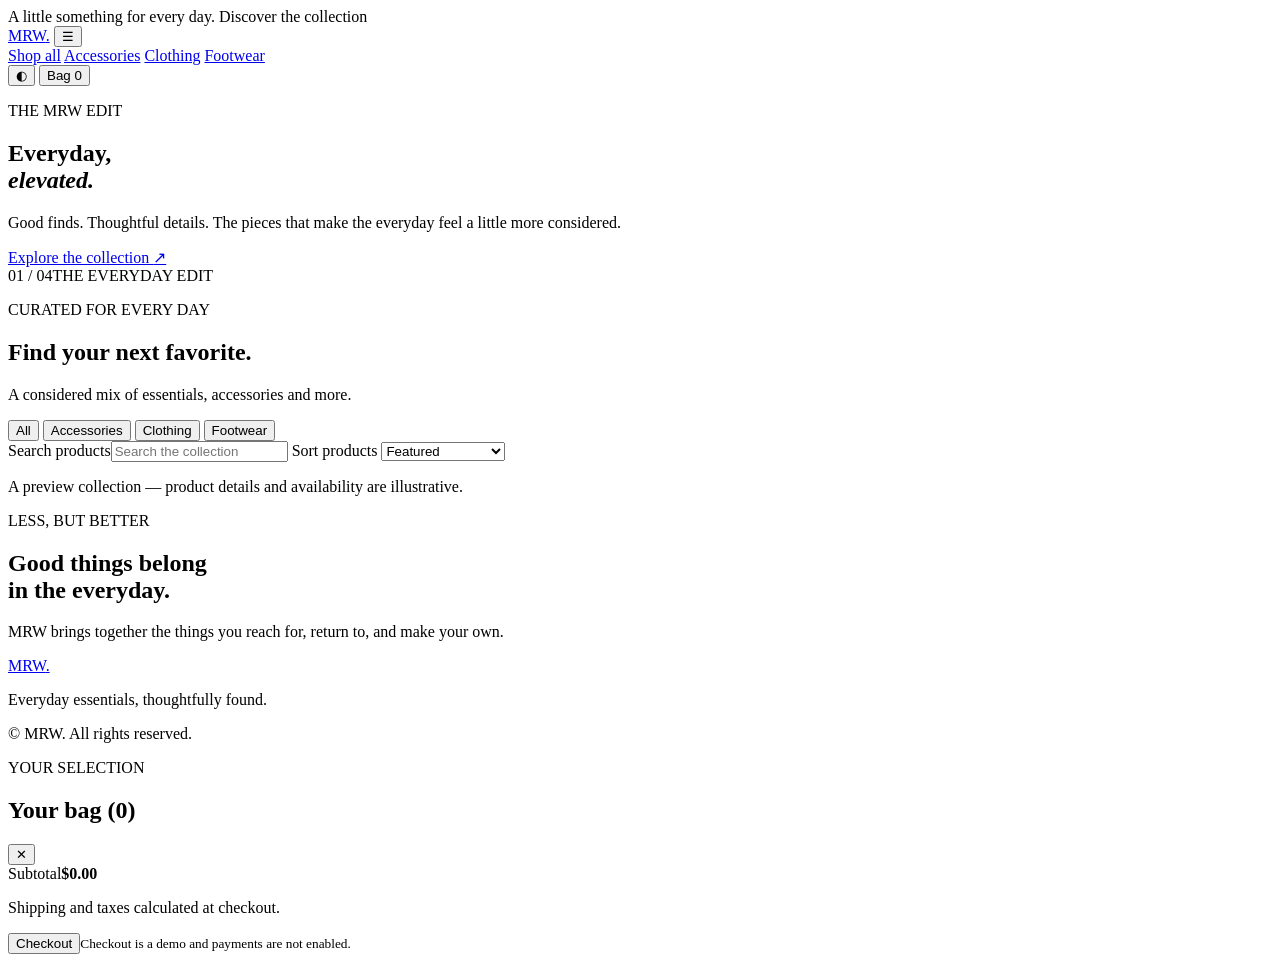
==== index.html @ 7305c2b4 "Add MRW storefront homepage" ====
<!doctype html>
<html lang="en">
<head>
  <meta charset="utf-8">
  <meta name="viewport" content="width=device-width, initial-scale=1">
  <meta name="description" content="MRW — considered everyday essentials, accessories, clothing and footwear.">
  <meta name="theme-color" content="#f7f6f2">
  <title>MRW — Everyday, elevated.</title>
  <link rel="preconnect" href="https://fonts.googleapis.com">
  <link rel="preconnect" href="https://fonts.gstatic.com" crossorigin>
  <link href="https://fonts.googleapis.com/css2?family=DM+Sans:wght@400;500;600;700&family=Playfair+Display:wght@500;600&display=swap" rel="stylesheet">
  <link rel="stylesheet" href="style.css">
  <script src="script.js" defer></script>
</head>
<body>
  <div class="announcement">A little something for every day. <span>Discover the collection</span></div>
  <header class="site-header">
    <a class="wordmark" href="#" aria-label="MRW home">MRW<span>.</span></a>
    <button class="menu-toggle icon-button" type="button" aria-label="Open navigation" aria-expanded="false">☰</button>
    <nav class="main-nav" aria-label="Main navigation">
      <a href="#shop" data-nav-category="all">Shop all</a>
      <a href="#shop" data-nav-category="accessories">Accessories</a>
      <a href="#shop" data-nav-category="clothing">Clothing</a>
      <a href="#shop" data-nav-category="footwear">Footwear</a>
    </nav>
    <div class="header-actions">
      <button class="icon-button" id="theme-toggle" type="button" aria-label="Switch color theme" title="Switch color theme">◐</button>
      <button class="bag-button" id="bag-open" type="button" aria-label="Open shopping bag">Bag <span id="bag-count">0</span></button>
    </div>
  </header>

  <main>
    <section class="hero">
      <div class="hero-copy">
        <p class="eyebrow">THE MRW EDIT</p>
        <h1>Everyday,<br><em>elevated.</em></h1>
        <p class="hero-description">Good finds. Thoughtful details. The pieces that make the everyday feel a little more considered.</p>
        <a class="button button-dark" href="#shop">Explore the collection <span aria-hidden="true">↗</span></a>
      </div>
      <div class="hero-image" role="img" aria-label="Minimal neutral-toned lifestyle still life">
        <div class="hero-image-note"><span>01 / 04</span><span>THE EVERYDAY EDIT</span></div>
      </div>
    </section>

    <section class="shop-section" id="shop">
      <div class="section-heading">
        <div><p class="eyebrow">CURATED FOR EVERY DAY</p><h2>Find your next favorite.</h2></div>
        <p class="section-note">A considered mix of essentials, accessories and more.</p>
      </div>
      <div class="shop-tools">
        <div class="category-filters" role="group" aria-label="Filter products by category">
          <button class="filter-button active" data-category="all" type="button">All</button>
          <button class="filter-button" data-category="accessories" type="button">Accessories</button>
          <button class="filter-button" data-category="clothing" type="button">Clothing</button>
          <button class="filter-button" data-category="footwear" type="button">Footwear</button>
        </div>
        <div class="shop-controls">
          <label class="search-wrap"><span class="visually-hidden">Search products</span><input id="product-search" type="search" placeholder="Search the collection"></label>
          <label class="visually-hidden" for="sort-products">Sort products</label>
          <select id="sort-products"><option value="featured">Featured</option><option value="price-low">Price: low to high</option><option value="price-high">Price: high to low</option><option value="name">Name: A to Z</option></select>
        </div>
      </div>
      <div class="product-grid" id="product-grid" aria-live="polite"></div>
      <p class="empty-state" id="empty-state" hidden>No pieces found. Try another search.</p>
      <p class="demo-note">A preview collection — product details and availability are illustrative.</p>
    </section>

    <section class="brand-note">
      <p class="eyebrow">LESS, BUT BETTER</p>
      <h2>Good things belong<br>in the everyday.</h2>
      <p>MRW brings together the things you reach for, return to, and make your own.</p>
    </section>
  </main>

  <footer class="site-footer">
    <a class="wordmark" href="#">MRW<span>.</span></a>
    <p>Everyday essentials, thoughtfully found.</p>
    <span>© <span id="year"></span> MRW. All rights reserved.</span>
  </footer>

  <div class="drawer-backdrop" id="drawer-backdrop" hidden></div>
  <aside class="bag-drawer" id="bag-drawer" aria-label="Shopping bag" aria-hidden="true">
    <div class="drawer-header"><div><p class="eyebrow">YOUR SELECTION</p><h2>Your bag <span id="drawer-count">(0)</span></h2></div><button class="icon-button" id="bag-close" type="button" aria-label="Close shopping bag">✕</button></div>
    <div class="bag-items" id="bag-items"></div>
    <div class="bag-footer"><div class="subtotal"><span>Subtotal</span><strong id="bag-subtotal">$0.00</strong></div><p>Shipping and taxes calculated at checkout.</p><button class="button button-dark checkout-button" id="checkout-button" type="button">Checkout</button><small>Checkout is a demo and payments are not enabled.</small></div>
  </aside>
  <div class="toast" id="toast" role="status" aria-live="polite"></div>
</body>
</html>
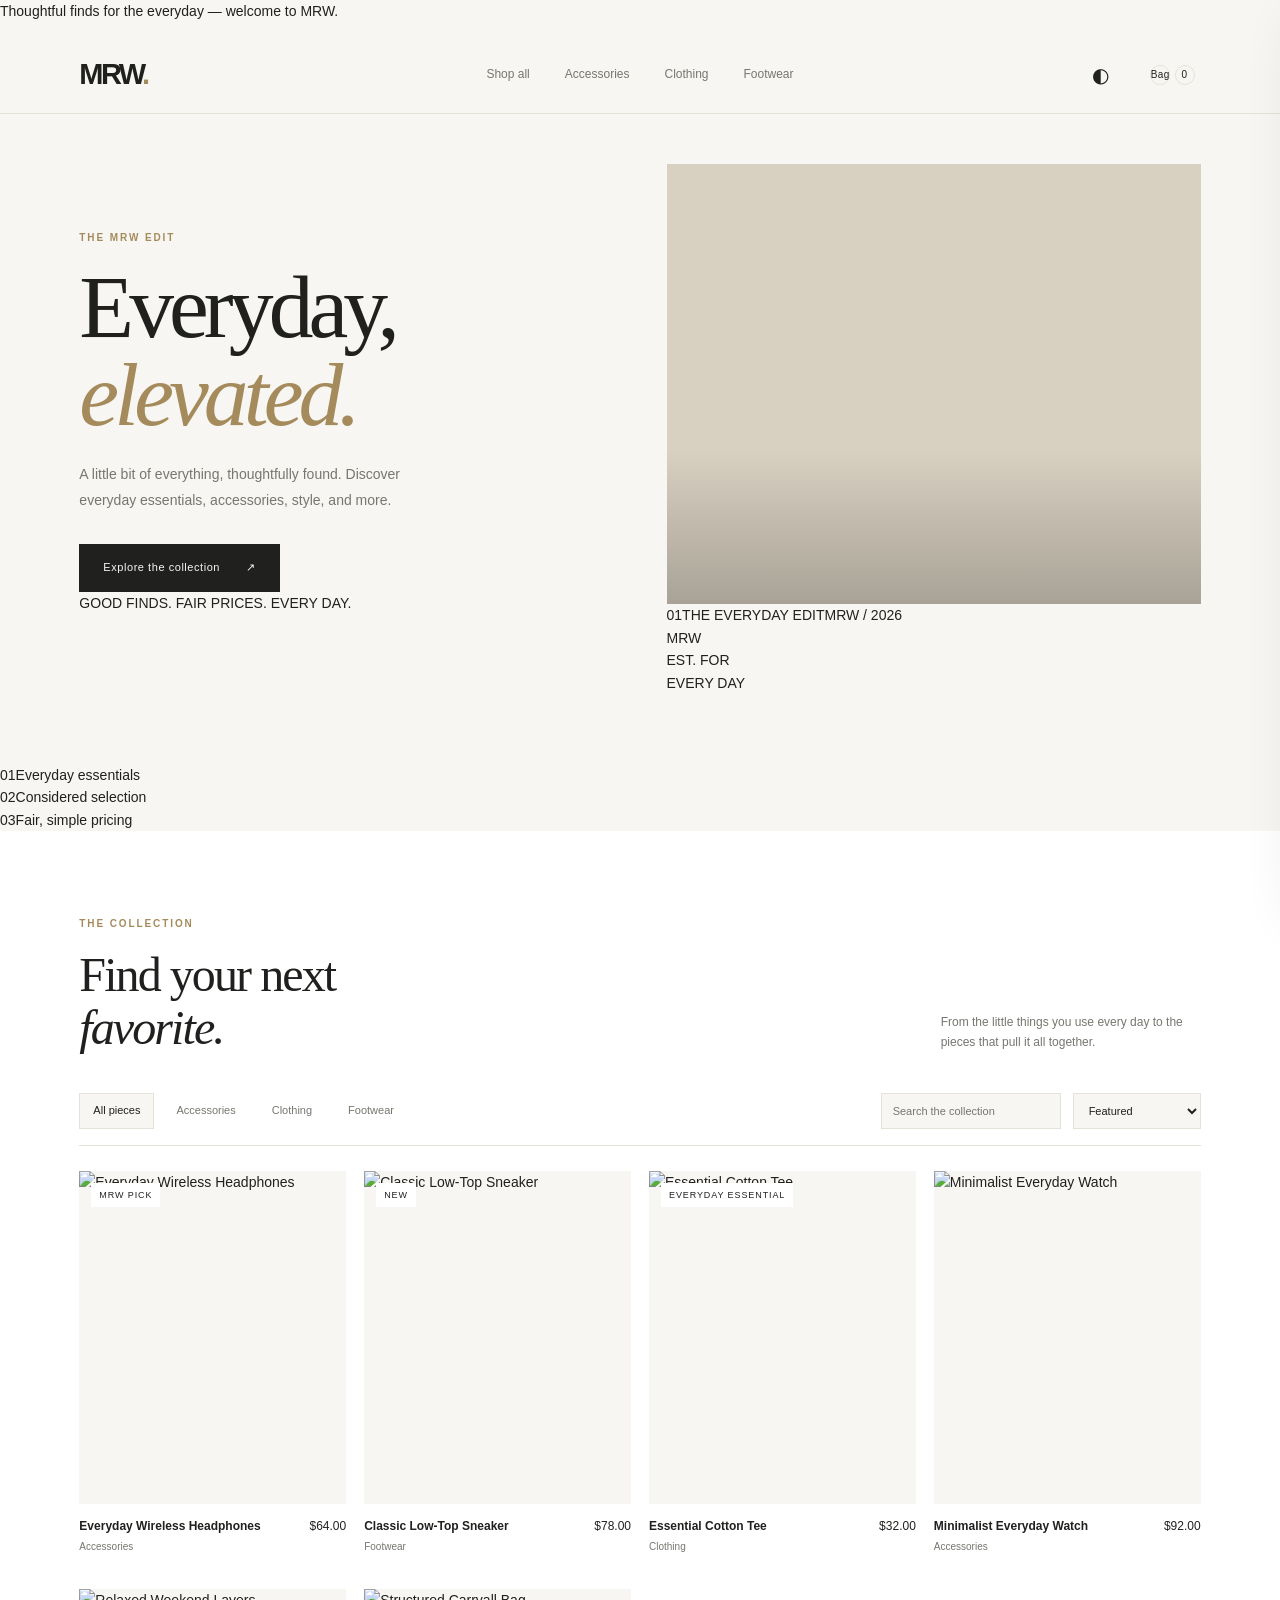
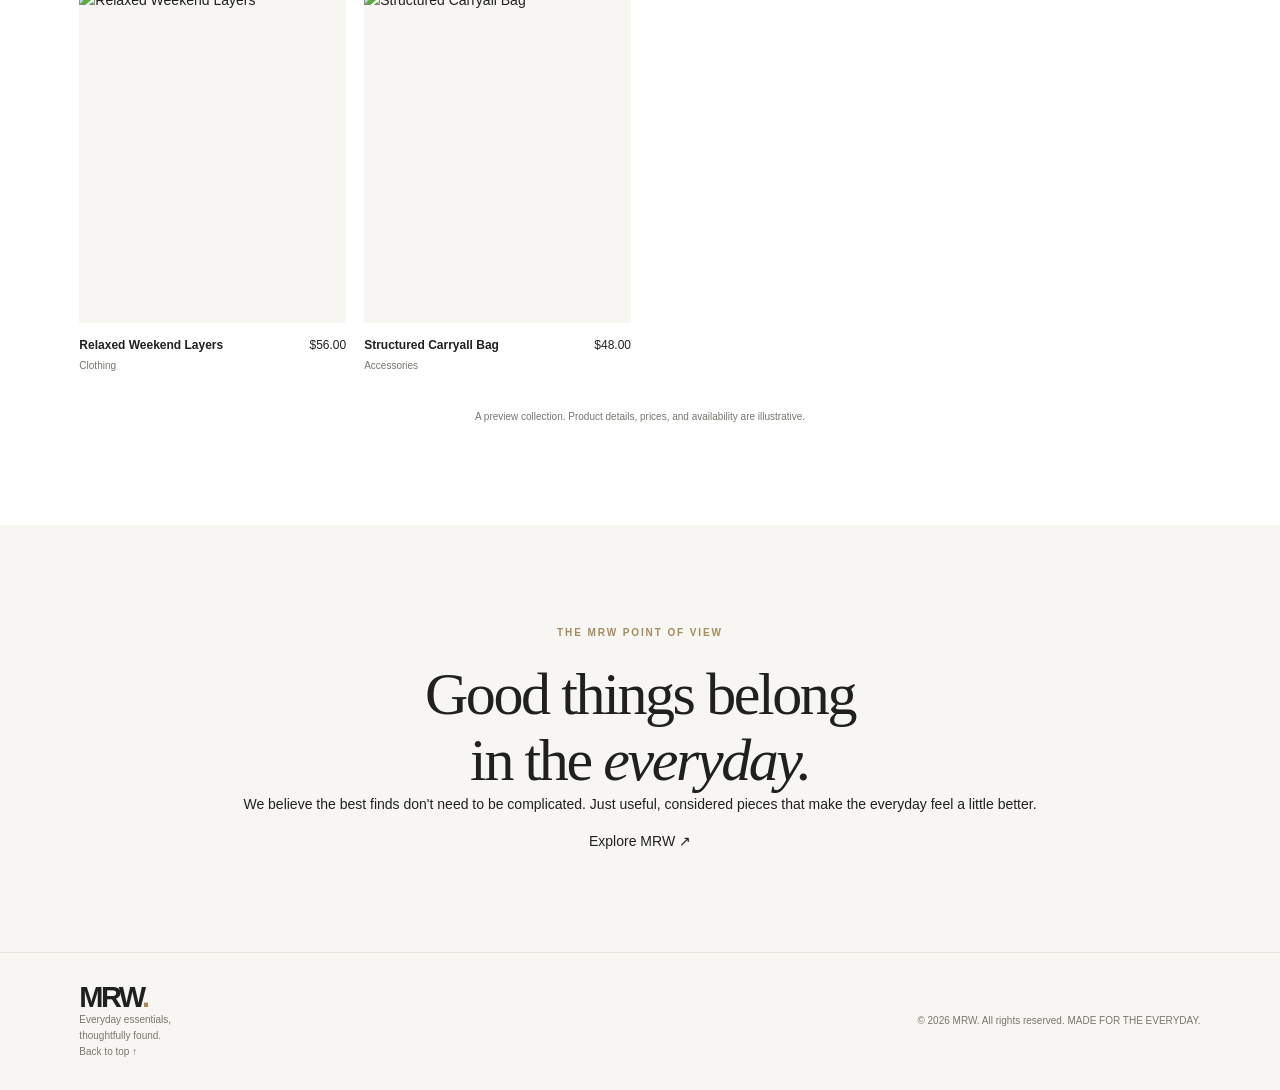
==== commit 05c428da: "Refine MRW storefront structure and editorial layout" ====
--- a/index.html
+++ b/index.html
@@ -3,7 +3,7 @@
 <head>
   <meta charset="utf-8">
   <meta name="viewport" content="width=device-width, initial-scale=1">
-  <meta name="description" content="MRW — considered everyday essentials, accessories, clothing and footwear.">
+  <meta name="description" content="MRW — everyday essentials, accessories, clothing and footwear, thoughtfully found.">
   <meta name="theme-color" content="#f7f6f2">
   <title>MRW — Everyday, elevated.</title>
   <link rel="preconnect" href="https://fonts.googleapis.com">
@@ -13,76 +13,120 @@
   <script src="script.js" defer></script>
 </head>
 <body>
-  <div class="announcement">A little something for every day. <span>Discover the collection</span></div>
+  <div class="announcement-bar">
+    <p>Thoughtful finds for the everyday <span>—</span> welcome to MRW.</p>
+  </div>
+
   <header class="site-header">
     <a class="wordmark" href="#" aria-label="MRW home">MRW<span>.</span></a>
-    <button class="menu-toggle icon-button" type="button" aria-label="Open navigation" aria-expanded="false">☰</button>
-    <nav class="main-nav" aria-label="Main navigation">
+    <button class="menu-toggle icon-button" type="button" aria-label="Open navigation" aria-expanded="false" aria-controls="main-navigation">
+      <span></span><span></span>
+    </button>
+    <nav class="main-nav" id="main-navigation" aria-label="Main navigation">
       <a href="#shop" data-nav-category="all">Shop all</a>
       <a href="#shop" data-nav-category="accessories">Accessories</a>
       <a href="#shop" data-nav-category="clothing">Clothing</a>
       <a href="#shop" data-nav-category="footwear">Footwear</a>
     </nav>
     <div class="header-actions">
-      <button class="icon-button" id="theme-toggle" type="button" aria-label="Switch color theme" title="Switch color theme">◐</button>
-      <button class="bag-button" id="bag-open" type="button" aria-label="Open shopping bag">Bag <span id="bag-count">0</span></button>
+      <button class="icon-button theme-button" id="theme-toggle" type="button" aria-label="Switch to dark theme" title="Switch color theme">◐</button>
+      <button class="bag-button" id="bag-open" type="button" aria-label="Open shopping bag">
+        <span class="bag-label">Bag</span><span class="bag-count" id="bag-count">0</span>
+      </button>
     </div>
   </header>
 
   <main>
-    <section class="hero">
+    <section class="hero" aria-labelledby="hero-title">
       <div class="hero-copy">
-        <p class="eyebrow">THE MRW EDIT</p>
-        <h1>Everyday,<br><em>elevated.</em></h1>
-        <p class="hero-description">Good finds. Thoughtful details. The pieces that make the everyday feel a little more considered.</p>
+        <p class="eyebrow"><span class="eyebrow-line"></span> THE MRW EDIT</p>
+        <h1 id="hero-title">Everyday,<br><em>elevated.</em></h1>
+        <p class="hero-description">A little bit of everything, thoughtfully found. Discover everyday essentials, accessories, style, and more.</p>
         <a class="button button-dark" href="#shop">Explore the collection <span aria-hidden="true">↗</span></a>
+        <p class="hero-footnote">GOOD FINDS. FAIR PRICES. EVERY DAY.</p>
       </div>
-      <div class="hero-image" role="img" aria-label="Minimal neutral-toned lifestyle still life">
-        <div class="hero-image-note"><span>01 / 04</span><span>THE EVERYDAY EDIT</span></div>
+      <div class="hero-visual">
+        <div class="hero-image" role="img" aria-label="A curated neutral-toned fashion and lifestyle collection"></div>
+        <div class="hero-caption"><span>01</span><span>THE EVERYDAY EDIT</span><span>MRW / 2026</span></div>
+        <div class="hero-stamp" aria-hidden="true">MRW<br><span>EST. FOR<br>EVERY DAY</span></div>
       </div>
+    </section>
+
+    <section class="intro-strip" aria-label="MRW shopping values">
+      <div><span class="intro-number">01</span><span>Everyday essentials</span></div>
+      <div><span class="intro-number">02</span><span>Considered selection</span></div>
+      <div><span class="intro-number">03</span><span>Fair, simple pricing</span></div>
     </section>
 
     <section class="shop-section" id="shop">
       <div class="section-heading">
-        <div><p class="eyebrow">CURATED FOR EVERY DAY</p><h2>Find your next favorite.</h2></div>
-        <p class="section-note">A considered mix of essentials, accessories and more.</p>
+        <div>
+          <p class="eyebrow"><span class="eyebrow-line"></span> THE COLLECTION</p>
+          <h2>Find your next<br><em>favorite.</em></h2>
+        </div>
+        <p class="section-note">From the little things you use every day to the pieces that pull it all together.</p>
       </div>
+
       <div class="shop-tools">
         <div class="category-filters" role="group" aria-label="Filter products by category">
-          <button class="filter-button active" data-category="all" type="button">All</button>
-          <button class="filter-button" data-category="accessories" type="button">Accessories</button>
-          <button class="filter-button" data-category="clothing" type="button">Clothing</button>
-          <button class="filter-button" data-category="footwear" type="button">Footwear</button>
+          <button class="filter-button active" data-category="all" type="button" aria-pressed="true">All pieces</button>
+          <button class="filter-button" data-category="accessories" type="button" aria-pressed="false">Accessories</button>
+          <button class="filter-button" data-category="clothing" type="button" aria-pressed="false">Clothing</button>
+          <button class="filter-button" data-category="footwear" type="button" aria-pressed="false">Footwear</button>
         </div>
         <div class="shop-controls">
-          <label class="search-wrap"><span class="visually-hidden">Search products</span><input id="product-search" type="search" placeholder="Search the collection"></label>
+          <label class="search-wrap">
+            <span class="visually-hidden">Search products</span>
+            <input id="product-search" type="search" placeholder="Search the collection">
+          </label>
           <label class="visually-hidden" for="sort-products">Sort products</label>
-          <select id="sort-products"><option value="featured">Featured</option><option value="price-low">Price: low to high</option><option value="price-high">Price: high to low</option><option value="name">Name: A to Z</option></select>
+          <select id="sort-products">
+            <option value="featured">Featured</option>
+            <option value="price-low">Price: low to high</option>
+            <option value="price-high">Price: high to low</option>
+            <option value="name">Name: A to Z</option>
+          </select>
         </div>
       </div>
+
       <div class="product-grid" id="product-grid" aria-live="polite"></div>
       <p class="empty-state" id="empty-state" hidden>No pieces found. Try another search.</p>
-      <p class="demo-note">A preview collection — product details and availability are illustrative.</p>
+      <p class="demo-note">A preview collection. Product details, prices, and availability are illustrative.</p>
     </section>
 
     <section class="brand-note">
-      <p class="eyebrow">LESS, BUT BETTER</p>
-      <h2>Good things belong<br>in the everyday.</h2>
-      <p>MRW brings together the things you reach for, return to, and make your own.</p>
+      <p class="eyebrow"><span class="eyebrow-line"></span> THE MRW POINT OF VIEW</p>
+      <h2>Good things belong<br>in the <em>everyday.</em></h2>
+      <p>We believe the best finds don't need to be complicated. Just useful, considered pieces that make the everyday feel a little better.</p>
+      <a class="text-link" href="#shop">Explore MRW <span aria-hidden="true">↗</span></a>
     </section>
   </main>
 
   <footer class="site-footer">
-    <a class="wordmark" href="#">MRW<span>.</span></a>
-    <p>Everyday essentials, thoughtfully found.</p>
-    <span>© <span id="year"></span> MRW. All rights reserved.</span>
+    <div class="footer-main">
+      <a class="wordmark" href="#" aria-label="MRW home">MRW<span>.</span></a>
+      <p>Everyday essentials,<br>thoughtfully found.</p>
+      <a class="back-to-top" href="#">Back to top ↑</a>
+    </div>
+    <div class="footer-bottom">
+      <span>© <span id="year"></span> MRW. All rights reserved.</span>
+      <span>MADE FOR THE EVERYDAY.</span>
+    </div>
   </footer>
 
   <div class="drawer-backdrop" id="drawer-backdrop" hidden></div>
-  <aside class="bag-drawer" id="bag-drawer" aria-label="Shopping bag" aria-hidden="true">
-    <div class="drawer-header"><div><p class="eyebrow">YOUR SELECTION</p><h2>Your bag <span id="drawer-count">(0)</span></h2></div><button class="icon-button" id="bag-close" type="button" aria-label="Close shopping bag">✕</button></div>
+  <aside class="bag-drawer" id="bag-drawer" aria-label="Shopping bag" aria-hidden="true" inert>
+    <div class="drawer-header">
+      <div><p class="eyebrow">YOUR SELECTION</p><h2>Your bag <span id="drawer-count">(0)</span></h2></div>
+      <button class="icon-button close-button" id="bag-close" type="button" aria-label="Close shopping bag">×</button>
+    </div>
     <div class="bag-items" id="bag-items"></div>
-    <div class="bag-footer"><div class="subtotal"><span>Subtotal</span><strong id="bag-subtotal">$0.00</strong></div><p>Shipping and taxes calculated at checkout.</p><button class="button button-dark checkout-button" id="checkout-button" type="button">Checkout</button><small>Checkout is a demo and payments are not enabled.</small></div>
+    <div class="bag-footer">
+      <div class="subtotal"><span>Subtotal</span><strong id="bag-subtotal">$0.00</strong></div>
+      <p>Shipping and taxes calculated at checkout.</p>
+      <button class="button button-dark checkout-button" id="checkout-button" type="button">Continue to checkout <span aria-hidden="true">↗</span></button>
+      <small>Checkout is a preview. Payments are not enabled.</small>
+    </div>
   </aside>
   <div class="toast" id="toast" role="status" aria-live="polite"></div>
 </body>
--- a/style.css
+++ b/style.css
@@ -0,0 +1,96 @@
+:root{color-scheme:light;--bg:#f7f6f2;--surface:#fff;--text:#20201e;--muted:#77766f;--line:#e5e2da;--accent:#a58b5c;--shadow:0 18px 55px rgba(20,20,18,.12)}
+:root[data-theme="dark"]{color-scheme:dark;--bg:#171715;--surface:#22221f;--text:#f3f0e8;--muted:#aaa69c;--line:#3a3933;--accent:#c4a875;--shadow:0 18px 55px rgba(0,0,0,.35)}
+*{box-sizing:border-box}
+html{scroll-behavior:smooth}
+body{margin:0;background:var(--bg);color:var(--text);font-family:"DM Sans",Arial,sans-serif;font-size:14px;line-height:1.6;transition:background .25s,color .25s}
+a{color:inherit;text-decoration:none}
+button,input,select{font:inherit}
+button{color:inherit}
+.announcement{min-height:34px;padding:7px 20px;background:#22221f;color:#f7f6f2;text-align:center;font-size:10px;letter-spacing:.09em;text-transform:uppercase}
+.announcement span{margin-left:8px;color:#cbb58c}
+.site-header{height:78px;padding:0 6.2%;display:grid;grid-template-columns:1fr 2fr 1fr;align-items:center;border-bottom:1px solid var(--line);background:var(--bg);position:relative;z-index:5}
+.wordmark{font-size:29px;font-weight:700;letter-spacing:-.09em;line-height:1}
+.wordmark span{color:var(--accent)}
+.main-nav{display:flex;justify-content:center;gap:35px}
+.main-nav a{font-size:12px;color:var(--muted);transition:color .2s}
+.main-nav a:hover,.main-nav a.active{color:var(--text)}
+.header-actions{display:flex;justify-content:flex-end;align-items:center;gap:22px}
+.icon-button,.bag-button{border:0;background:none;cursor:pointer}
+.icon-button{font-size:20px;min-width:32px;min-height:34px}
+.bag-button{font-size:12px;letter-spacing:.04em}
+.bag-button span{display:inline-grid;place-items:center;width:20px;height:20px;margin-left:5px;border:1px solid var(--line);border-radius:50%;font-size:10px}
+.menu-toggle{display:none}
+.hero{min-height:570px;display:grid;grid-template-columns:1fr 1.05fr;padding:50px 6.2% 70px;gap:7%;align-items:center}
+.hero-copy{max-width:475px;padding:20px 0}
+.eyebrow{margin:0 0 17px;color:var(--accent);font-size:10px;font-weight:700;letter-spacing:.19em}
+h1,h2,p{margin-top:0}
+.hero h1{margin:0 0 22px;font-family:"Playfair Display",Georgia,serif;font-size:clamp(56px,7vw,91px);font-weight:500;letter-spacing:-.055em;line-height:.98}
+.hero h1 em{font-weight:500;color:var(--accent)}
+.hero-description{max-width:360px;margin-bottom:30px;color:var(--muted);font-size:14px;line-height:1.9}
+.button{display:inline-flex;align-items:center;justify-content:center;gap:26px;min-height:48px;padding:0 23px;border:1px solid transparent;cursor:pointer;font-size:11px;letter-spacing:.05em;transition:transform .2s,background .2s}
+.button:hover{transform:translateY(-2px)}
+.button-dark{background:var(--text);color:var(--bg)}
+.hero-image{position:relative;min-height:440px;background:#d8d0c1 url("https://images.unsplash.com/photo-1490481651871-ab68de25d43d?auto=format&fit=crop&w=1400&q=85") center 45%/cover no-repeat}
+.hero-image:after{content:"";position:absolute;inset:0;background:linear-gradient(180deg,transparent 65%,rgba(0,0,0,.22))}
+.hero-image-note{position:absolute;z-index:1;right:20px;bottom:18px;left:20px;display:flex;justify-content:space-between;color:#fff;font-size:9px;letter-spacing:.15em}
+.shop-section{padding:85px 6.2% 100px;background:var(--surface)}
+.section-heading{display:flex;justify-content:space-between;align-items:end;gap:30px;margin-bottom:38px}
+.section-heading h2,.brand-note h2{margin:0;font-family:"Playfair Display",Georgia,serif;font-size:clamp(34px,4vw,48px);font-weight:500;letter-spacing:-.04em;line-height:1.1}
+.section-note{max-width:260px;margin:0 0 3px;color:var(--muted);font-size:12px}
+.shop-tools{display:flex;justify-content:space-between;align-items:center;gap:20px;margin-bottom:25px;padding-bottom:16px;border-bottom:1px solid var(--line)}
+.category-filters,.shop-controls{display:flex;align-items:center;gap:8px}
+.filter-button{padding:8px 13px;border:1px solid transparent;background:none;color:var(--muted);font-size:11px;cursor:pointer}
+.filter-button.active{border-color:var(--line);background:var(--bg);color:var(--text)}
+.shop-controls{gap:12px}
+.search-wrap input,.shop-controls select{height:36px;padding:0 11px;border:1px solid var(--line);border-radius:0;background:var(--bg);color:var(--text);font-size:11px;outline-offset:2px}
+.search-wrap input{width:180px}
+.shop-controls select{min-width:125px}
+.product-grid{display:grid;grid-template-columns:repeat(4,minmax(0,1fr));gap:34px 18px}
+.product-card{min-width:0}
+.product-image-wrap{position:relative;overflow:hidden;aspect-ratio:4/5;background:var(--bg)}
+.product-image{width:100%;height:100%;display:block;object-fit:cover;transition:transform .5s}
+.product-card:hover .product-image{transform:scale(1.045)}
+.product-tag{position:absolute;top:12px;left:12px;padding:5px 8px;background:var(--surface);color:var(--text);font-size:9px;letter-spacing:.1em;text-transform:uppercase}
+.quick-add{position:absolute;right:12px;bottom:12px;left:12px;min-height:39px;border:0;background:rgba(255,255,255,.94);color:#20201e;font-size:10px;letter-spacing:.08em;text-transform:uppercase;cursor:pointer;opacity:0;transform:translateY(7px);transition:opacity .2s,transform .2s}
+.product-card:hover .quick-add,.quick-add:focus{opacity:1;transform:translateY(0)}
+.product-info{display:flex;justify-content:space-between;gap:12px;padding-top:13px}
+.product-name{margin:0;font-size:12px;font-weight:600}
+.product-category{margin:3px 0 0;color:var(--muted);font-size:10px;text-transform:capitalize}
+.product-price{margin:0;font-size:12px;white-space:nowrap}
+.empty-state{padding:45px 0;text-align:center;color:var(--muted)}
+.demo-note{margin:35px 0 0;color:var(--muted);font-size:10px;text-align:center}
+.brand-note{padding:100px 20px;text-align:center}
+.brand-note .eyebrow{margin-bottom:20px}
+.brand-note h2{font-size:clamp(39px,5vw,60px)}
+.brand-note>p:last-child{max-width:390px;margin:20px auto 0;color:var(--muted);font-size:12px;line-height:1.9}
+.site-footer{display:flex;align-items:center;justify-content:space-between;gap:20px;padding:30px 6.2%;border-top:1px solid var(--line);color:var(--muted);font-size:10px}
+.site-footer .wordmark{color:var(--text)}
+.site-footer p{margin:0}
+.drawer-backdrop{position:fixed;z-index:19;inset:0;background:rgba(0,0,0,.38)}
+.bag-drawer{position:fixed;z-index:20;top:0;right:0;bottom:0;display:flex;width:min(440px,100%);flex-direction:column;padding:27px;background:var(--surface);box-shadow:var(--shadow);transform:translateX(105%);transition:transform .3s}
+.bag-drawer.open{transform:translateX(0)}
+.drawer-header{display:flex;align-items:flex-start;justify-content:space-between;padding-bottom:23px;border-bottom:1px solid var(--line)}
+.drawer-header .eyebrow{margin-bottom:7px}
+.drawer-header h2{margin:0;font-family:"Playfair Display",Georgia,serif;font-size:29px;font-weight:500}
+.drawer-header h2 span{font-family:"DM Sans",Arial,sans-serif;color:var(--muted);font-size:12px}
+.bag-items{flex:1;overflow:auto;padding:18px 0}
+.bag-empty{padding:35px 0;color:var(--muted);text-align:center}
+.bag-item{display:grid;grid-template-columns:76px 1fr auto;gap:13px;padding:0 0 17px;margin-bottom:17px;border-bottom:1px solid var(--line)}
+.bag-item img{width:76px;height:92px;object-fit:cover;background:var(--bg)}
+.bag-item h3{margin:3px 0;font-size:12px}
+.bag-item p{margin:0;color:var(--muted);font-size:11px}
+.quantity-controls{display:flex;align-items:center;gap:10px;margin-top:10px}
+.quantity-controls button,.remove-item{border:1px solid var(--line);background:none;cursor:pointer}
+.quantity-controls button{width:24px;height:24px}
+.remove-item{align-self:start;padding:4px 7px;color:var(--muted);font-size:10px}
+.bag-footer{padding-top:18px;border-top:1px solid var(--line)}
+.subtotal{display:flex;justify-content:space-between;font-size:13px}
+.bag-footer>p,.bag-footer small{display:block;margin:8px 0 16px;color:var(--muted);font-size:10px}
+.checkout-button{width:100%}
+.bag-footer small{margin:12px 0 0;text-align:center}
+.toast{position:fixed;z-index:30;right:20px;bottom:20px;padding:12px 18px;background:var(--text);color:var(--bg);font-size:11px;opacity:0;pointer-events:none;transform:translateY(8px);transition:.2s}
+.toast.show{opacity:1;transform:translateY(0)}
+.visually-hidden{position:absolute;width:1px;height:1px;padding:0;margin:-1px;overflow:hidden;clip:rect(0,0,0,0);white-space:nowrap;border:0}
+@media(max-width:900px){.site-header{grid-template-columns:1fr auto 1fr}.main-nav{gap:18px}.hero{gap:5%;min-height:490px}.hero-image{min-height:370px}.product-grid{grid-template-columns:repeat(2,minmax(0,1fr));gap:28px 15px}}
+@media(max-width:650px){.announcement{font-size:9px}.site-header{height:67px;padding:0 5%;grid-template-columns:1fr auto auto;gap:14px}.menu-toggle{display:block;grid-column:2;grid-row:1}.header-actions{grid-column:3;grid-row:1;gap:8px}.main-nav{position:absolute;top:66px;right:0;left:0;display:none;flex-direction:column;gap:0;padding:10px 5% 18px;background:var(--bg);border-bottom:1px solid var(--line)}.main-nav.open{display:flex}.main-nav a{padding:11px 0}.hero{grid-template-columns:1fr;padding:48px 5% 55px;gap:30px}.hero-copy{padding:0}.hero h1{font-size:66px}.hero-image{min-height:340px}.shop-section{padding:65px 5% 75px}.section-heading{display:block}.section-note{margin-top:13px}.shop-tools{align-items:flex-start;flex-direction:column}.category-filters{max-width:100%;overflow:auto}.filter-button{white-space:nowrap;padding:7px 10px}.shop-controls{width:100%}.search-wrap{flex:1}.search-wrap input{width:100%}.shop-controls select{min-width:118px}.product-grid{gap:24px 11px}.product-info{display:block}.product-price{margin-top:5px}.quick-add{opacity:1;transform:none;right:7px;bottom:7px;left:7px;min-height:35px}.product-tag{top:8px;left:8px;font-size:8px}.brand-note{padding:75px 20px}.site-footer{flex-wrap:wrap;padding:25px 5%}.site-footer p{order:3;width:100%}}
+@media(prefers-reduced-motion:reduce){*,*:before,*:after{scroll-behavior:auto!important;transition:none!important;animation:none!important}}
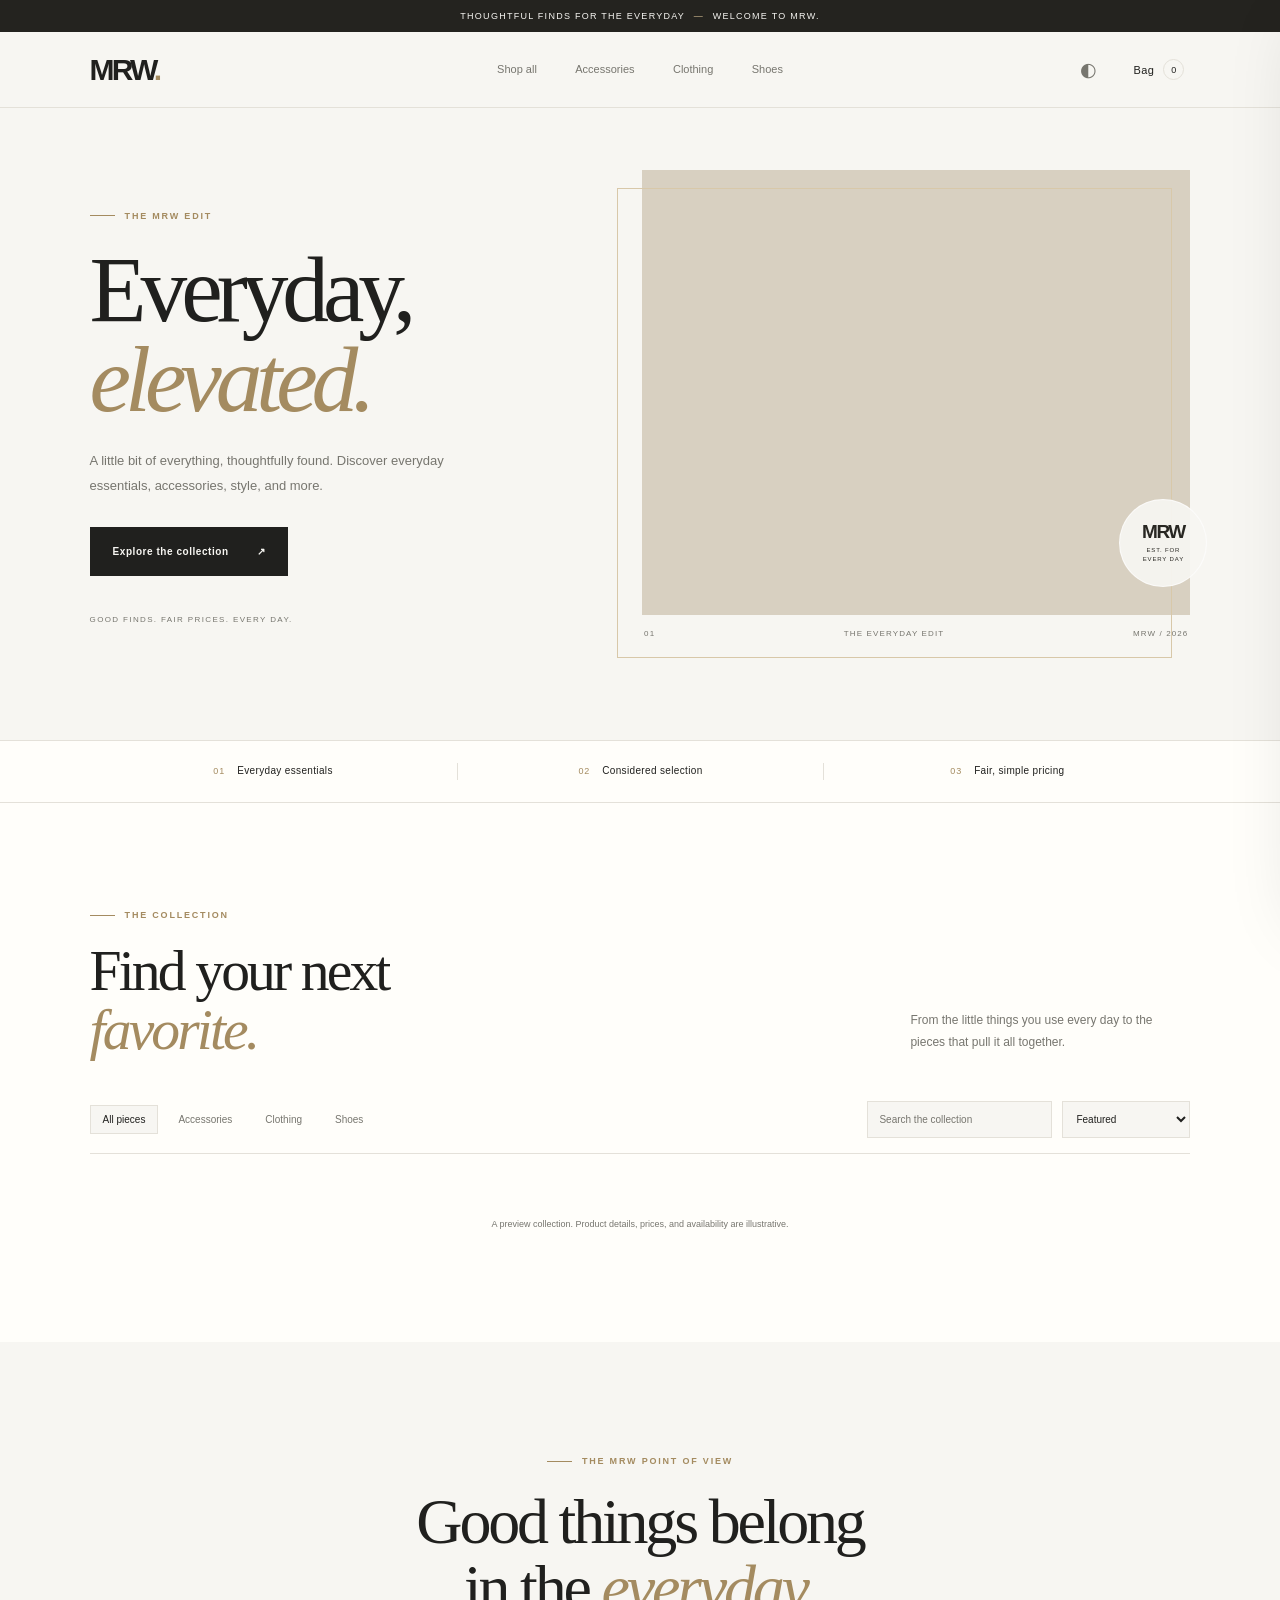
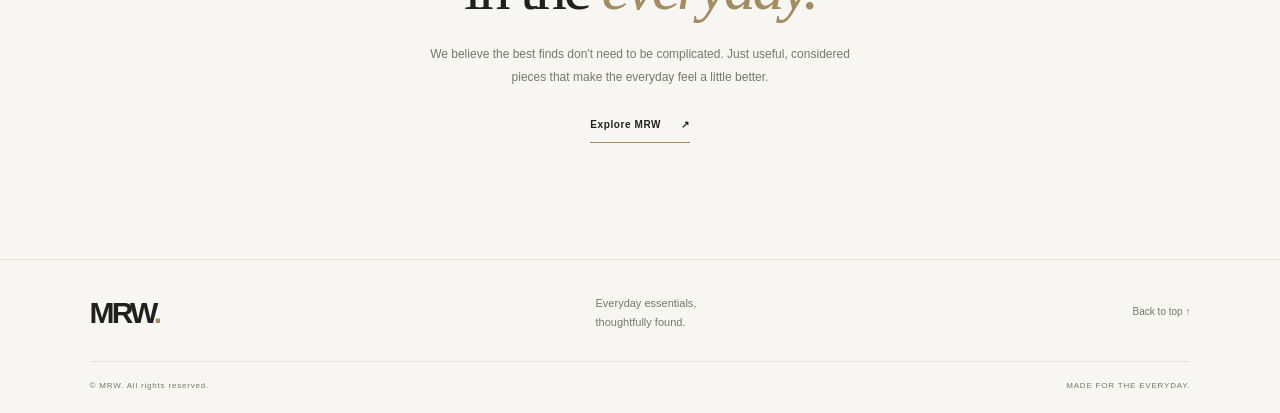
==== commit 7b72c07a: "Create dedicated Shoes tab and expand shoe collection" ====
--- a/index.html
+++ b/index.html
@@ -26,7 +26,7 @@
       <a href="#shop" data-nav-category="all">Shop all</a>
       <a href="#shop" data-nav-category="accessories">Accessories</a>
       <a href="#shop" data-nav-category="clothing">Clothing</a>
-      <a href="#shop" data-nav-category="footwear">Footwear</a>
+      <a href="#shop" data-nav-category="shoes">Shoes</a>
     </nav>
     <div class="header-actions">
       <button class="icon-button theme-button" id="theme-toggle" type="button" aria-label="Switch to dark theme" title="Switch color theme">◐</button>
@@ -72,7 +72,7 @@
           <button class="filter-button active" data-category="all" type="button" aria-pressed="true">All pieces</button>
           <button class="filter-button" data-category="accessories" type="button" aria-pressed="false">Accessories</button>
           <button class="filter-button" data-category="clothing" type="button" aria-pressed="false">Clothing</button>
-          <button class="filter-button" data-category="footwear" type="button" aria-pressed="false">Footwear</button>
+          <button class="filter-button" data-category="shoes" type="button" aria-pressed="false">Shoes</button>
         </div>
         <div class="shop-controls">
           <label class="search-wrap">
--- a/style.css
+++ b/style.css
@@ -1,96 +1,488 @@
-:root{color-scheme:light;--bg:#f7f6f2;--surface:#fff;--text:#20201e;--muted:#77766f;--line:#e5e2da;--accent:#a58b5c;--shadow:0 18px 55px rgba(20,20,18,.12)}
-:root[data-theme="dark"]{color-scheme:dark;--bg:#171715;--surface:#22221f;--text:#f3f0e8;--muted:#aaa69c;--line:#3a3933;--accent:#c4a875;--shadow:0 18px 55px rgba(0,0,0,.35)}
-*{box-sizing:border-box}
-html{scroll-behavior:smooth}
-body{margin:0;background:var(--bg);color:var(--text);font-family:"DM Sans",Arial,sans-serif;font-size:14px;line-height:1.6;transition:background .25s,color .25s}
-a{color:inherit;text-decoration:none}
-button,input,select{font:inherit}
-button{color:inherit}
-.announcement{min-height:34px;padding:7px 20px;background:#22221f;color:#f7f6f2;text-align:center;font-size:10px;letter-spacing:.09em;text-transform:uppercase}
-.announcement span{margin-left:8px;color:#cbb58c}
-.site-header{height:78px;padding:0 6.2%;display:grid;grid-template-columns:1fr 2fr 1fr;align-items:center;border-bottom:1px solid var(--line);background:var(--bg);position:relative;z-index:5}
-.wordmark{font-size:29px;font-weight:700;letter-spacing:-.09em;line-height:1}
-.wordmark span{color:var(--accent)}
-.main-nav{display:flex;justify-content:center;gap:35px}
-.main-nav a{font-size:12px;color:var(--muted);transition:color .2s}
-.main-nav a:hover,.main-nav a.active{color:var(--text)}
-.header-actions{display:flex;justify-content:flex-end;align-items:center;gap:22px}
-.icon-button,.bag-button{border:0;background:none;cursor:pointer}
-.icon-button{font-size:20px;min-width:32px;min-height:34px}
-.bag-button{font-size:12px;letter-spacing:.04em}
-.bag-button span{display:inline-grid;place-items:center;width:20px;height:20px;margin-left:5px;border:1px solid var(--line);border-radius:50%;font-size:10px}
-.menu-toggle{display:none}
-.hero{min-height:570px;display:grid;grid-template-columns:1fr 1.05fr;padding:50px 6.2% 70px;gap:7%;align-items:center}
-.hero-copy{max-width:475px;padding:20px 0}
-.eyebrow{margin:0 0 17px;color:var(--accent);font-size:10px;font-weight:700;letter-spacing:.19em}
-h1,h2,p{margin-top:0}
-.hero h1{margin:0 0 22px;font-family:"Playfair Display",Georgia,serif;font-size:clamp(56px,7vw,91px);font-weight:500;letter-spacing:-.055em;line-height:.98}
-.hero h1 em{font-weight:500;color:var(--accent)}
-.hero-description{max-width:360px;margin-bottom:30px;color:var(--muted);font-size:14px;line-height:1.9}
-.button{display:inline-flex;align-items:center;justify-content:center;gap:26px;min-height:48px;padding:0 23px;border:1px solid transparent;cursor:pointer;font-size:11px;letter-spacing:.05em;transition:transform .2s,background .2s}
-.button:hover{transform:translateY(-2px)}
-.button-dark{background:var(--text);color:var(--bg)}
-.hero-image{position:relative;min-height:440px;background:#d8d0c1 url("https://images.unsplash.com/photo-1490481651871-ab68de25d43d?auto=format&fit=crop&w=1400&q=85") center 45%/cover no-repeat}
-.hero-image:after{content:"";position:absolute;inset:0;background:linear-gradient(180deg,transparent 65%,rgba(0,0,0,.22))}
-.hero-image-note{position:absolute;z-index:1;right:20px;bottom:18px;left:20px;display:flex;justify-content:space-between;color:#fff;font-size:9px;letter-spacing:.15em}
-.shop-section{padding:85px 6.2% 100px;background:var(--surface)}
-.section-heading{display:flex;justify-content:space-between;align-items:end;gap:30px;margin-bottom:38px}
-.section-heading h2,.brand-note h2{margin:0;font-family:"Playfair Display",Georgia,serif;font-size:clamp(34px,4vw,48px);font-weight:500;letter-spacing:-.04em;line-height:1.1}
-.section-note{max-width:260px;margin:0 0 3px;color:var(--muted);font-size:12px}
-.shop-tools{display:flex;justify-content:space-between;align-items:center;gap:20px;margin-bottom:25px;padding-bottom:16px;border-bottom:1px solid var(--line)}
-.category-filters,.shop-controls{display:flex;align-items:center;gap:8px}
-.filter-button{padding:8px 13px;border:1px solid transparent;background:none;color:var(--muted);font-size:11px;cursor:pointer}
-.filter-button.active{border-color:var(--line);background:var(--bg);color:var(--text)}
-.shop-controls{gap:12px}
-.search-wrap input,.shop-controls select{height:36px;padding:0 11px;border:1px solid var(--line);border-radius:0;background:var(--bg);color:var(--text);font-size:11px;outline-offset:2px}
-.search-wrap input{width:180px}
-.shop-controls select{min-width:125px}
-.product-grid{display:grid;grid-template-columns:repeat(4,minmax(0,1fr));gap:34px 18px}
-.product-card{min-width:0}
-.product-image-wrap{position:relative;overflow:hidden;aspect-ratio:4/5;background:var(--bg)}
-.product-image{width:100%;height:100%;display:block;object-fit:cover;transition:transform .5s}
-.product-card:hover .product-image{transform:scale(1.045)}
-.product-tag{position:absolute;top:12px;left:12px;padding:5px 8px;background:var(--surface);color:var(--text);font-size:9px;letter-spacing:.1em;text-transform:uppercase}
-.quick-add{position:absolute;right:12px;bottom:12px;left:12px;min-height:39px;border:0;background:rgba(255,255,255,.94);color:#20201e;font-size:10px;letter-spacing:.08em;text-transform:uppercase;cursor:pointer;opacity:0;transform:translateY(7px);transition:opacity .2s,transform .2s}
-.product-card:hover .quick-add,.quick-add:focus{opacity:1;transform:translateY(0)}
-.product-info{display:flex;justify-content:space-between;gap:12px;padding-top:13px}
-.product-name{margin:0;font-size:12px;font-weight:600}
-.product-category{margin:3px 0 0;color:var(--muted);font-size:10px;text-transform:capitalize}
-.product-price{margin:0;font-size:12px;white-space:nowrap}
-.empty-state{padding:45px 0;text-align:center;color:var(--muted)}
-.demo-note{margin:35px 0 0;color:var(--muted);font-size:10px;text-align:center}
-.brand-note{padding:100px 20px;text-align:center}
-.brand-note .eyebrow{margin-bottom:20px}
-.brand-note h2{font-size:clamp(39px,5vw,60px)}
-.brand-note>p:last-child{max-width:390px;margin:20px auto 0;color:var(--muted);font-size:12px;line-height:1.9}
-.site-footer{display:flex;align-items:center;justify-content:space-between;gap:20px;padding:30px 6.2%;border-top:1px solid var(--line);color:var(--muted);font-size:10px}
-.site-footer .wordmark{color:var(--text)}
-.site-footer p{margin:0}
-.drawer-backdrop{position:fixed;z-index:19;inset:0;background:rgba(0,0,0,.38)}
-.bag-drawer{position:fixed;z-index:20;top:0;right:0;bottom:0;display:flex;width:min(440px,100%);flex-direction:column;padding:27px;background:var(--surface);box-shadow:var(--shadow);transform:translateX(105%);transition:transform .3s}
-.bag-drawer.open{transform:translateX(0)}
-.drawer-header{display:flex;align-items:flex-start;justify-content:space-between;padding-bottom:23px;border-bottom:1px solid var(--line)}
-.drawer-header .eyebrow{margin-bottom:7px}
-.drawer-header h2{margin:0;font-family:"Playfair Display",Georgia,serif;font-size:29px;font-weight:500}
-.drawer-header h2 span{font-family:"DM Sans",Arial,sans-serif;color:var(--muted);font-size:12px}
-.bag-items{flex:1;overflow:auto;padding:18px 0}
-.bag-empty{padding:35px 0;color:var(--muted);text-align:center}
-.bag-item{display:grid;grid-template-columns:76px 1fr auto;gap:13px;padding:0 0 17px;margin-bottom:17px;border-bottom:1px solid var(--line)}
-.bag-item img{width:76px;height:92px;object-fit:cover;background:var(--bg)}
-.bag-item h3{margin:3px 0;font-size:12px}
-.bag-item p{margin:0;color:var(--muted);font-size:11px}
-.quantity-controls{display:flex;align-items:center;gap:10px;margin-top:10px}
-.quantity-controls button,.remove-item{border:1px solid var(--line);background:none;cursor:pointer}
-.quantity-controls button{width:24px;height:24px}
-.remove-item{align-self:start;padding:4px 7px;color:var(--muted);font-size:10px}
-.bag-footer{padding-top:18px;border-top:1px solid var(--line)}
-.subtotal{display:flex;justify-content:space-between;font-size:13px}
-.bag-footer>p,.bag-footer small{display:block;margin:8px 0 16px;color:var(--muted);font-size:10px}
-.checkout-button{width:100%}
-.bag-footer small{margin:12px 0 0;text-align:center}
-.toast{position:fixed;z-index:30;right:20px;bottom:20px;padding:12px 18px;background:var(--text);color:var(--bg);font-size:11px;opacity:0;pointer-events:none;transform:translateY(8px);transition:.2s}
-.toast.show{opacity:1;transform:translateY(0)}
-.visually-hidden{position:absolute;width:1px;height:1px;padding:0;margin:-1px;overflow:hidden;clip:rect(0,0,0,0);white-space:nowrap;border:0}
-@media(max-width:900px){.site-header{grid-template-columns:1fr auto 1fr}.main-nav{gap:18px}.hero{gap:5%;min-height:490px}.hero-image{min-height:370px}.product-grid{grid-template-columns:repeat(2,minmax(0,1fr));gap:28px 15px}}
-@media(max-width:650px){.announcement{font-size:9px}.site-header{height:67px;padding:0 5%;grid-template-columns:1fr auto auto;gap:14px}.menu-toggle{display:block;grid-column:2;grid-row:1}.header-actions{grid-column:3;grid-row:1;gap:8px}.main-nav{position:absolute;top:66px;right:0;left:0;display:none;flex-direction:column;gap:0;padding:10px 5% 18px;background:var(--bg);border-bottom:1px solid var(--line)}.main-nav.open{display:flex}.main-nav a{padding:11px 0}.hero{grid-template-columns:1fr;padding:48px 5% 55px;gap:30px}.hero-copy{padding:0}.hero h1{font-size:66px}.hero-image{min-height:340px}.shop-section{padding:65px 5% 75px}.section-heading{display:block}.section-note{margin-top:13px}.shop-tools{align-items:flex-start;flex-direction:column}.category-filters{max-width:100%;overflow:auto}.filter-button{white-space:nowrap;padding:7px 10px}.shop-controls{width:100%}.search-wrap{flex:1}.search-wrap input{width:100%}.shop-controls select{min-width:118px}.product-grid{gap:24px 11px}.product-info{display:block}.product-price{margin-top:5px}.quick-add{opacity:1;transform:none;right:7px;bottom:7px;left:7px;min-height:35px}.product-tag{top:8px;left:8px;font-size:8px}.brand-note{padding:75px 20px}.site-footer{flex-wrap:wrap;padding:25px 5%}.site-footer p{order:3;width:100%}}
-@media(prefers-reduced-motion:reduce){*,*:before,*:after{scroll-behavior:auto!important;transition:none!important;animation:none!important}}
+:root {
+  color-scheme: light;
+  --page: #f7f6f2;
+  --surface: #fffefa;
+  --surface-soft: #efeee8;
+  --ink: #20201e;
+  --muted: #77766f;
+  --line: #e4e1d9;
+  --accent: #a48b60;
+  --accent-soft: #d8c8a9;
+  --shadow: 0 24px 70px rgba(25, 24, 21, .13);
+  --header-height: 76px;
+}
+:root[data-theme="dark"] {
+  color-scheme: dark;
+  --page: #171715;
+  --surface: #20201d;
+  --surface-soft: #292823;
+  --ink: #f2efe7;
+  --muted: #aaa69b;
+  --line: #3b3932;
+  --accent: #c5aa79;
+  --accent-soft: #62543b;
+  --shadow: 0 24px 70px rgba(0, 0, 0, .38);
+}
+* { box-sizing: border-box; }
+html { scroll-behavior: smooth; scroll-padding-top: 30px; }
+body {
+  margin: 0;
+  background: var(--page);
+  color: var(--ink);
+  font-family: "DM Sans", Arial, sans-serif;
+  font-size: 14px;
+  line-height: 1.65;
+  transition: background .25s ease, color .25s ease;
+}
+body, button, input, select { font-family: "DM Sans", Arial, sans-serif; }
+a { color: inherit; text-decoration: none; }
+button, input, select { color: inherit; }
+button { -webkit-tap-highlight-color: transparent; }
+button:focus-visible, a:focus-visible, input:focus-visible, select:focus-visible {
+  outline: 2px solid var(--accent);
+  outline-offset: 4px;
+}
+::selection { background: var(--accent-soft); color: var(--ink); }
+.announcement-bar {
+  min-height: 32px;
+  display: grid;
+  place-items: center;
+  padding: 5px 16px;
+  background: #24231f;
+  color: #f7f6f2;
+  text-align: center;
+}
+.announcement-bar p {
+  margin: 0;
+  font-size: 9px;
+  font-weight: 500;
+  letter-spacing: .14em;
+  text-transform: uppercase;
+}
+.announcement-bar span { padding: 0 5px; color: #cbb58c; }
+.site-header {
+  position: relative;
+  z-index: 10;
+  height: var(--header-height);
+  display: grid;
+  grid-template-columns: 1fr 2fr 1fr;
+  align-items: center;
+  padding: 0 7%;
+  border-bottom: 1px solid var(--line);
+  background: var(--page);
+}
+.wordmark {
+  width: fit-content;
+  color: var(--ink);
+  font-size: 30px;
+  font-weight: 700;
+  letter-spacing: -.095em;
+  line-height: 1;
+}
+.wordmark span { color: var(--accent); }
+.main-nav { display: flex; justify-content: center; align-items: center; gap: clamp(20px, 3vw, 42px); }
+.main-nav a {
+  position: relative;
+  padding: 9px 0;
+  color: var(--muted);
+  font-size: 11px;
+  transition: color .2s ease;
+}
+.main-nav a::after {
+  position: absolute;
+  right: 0;
+  bottom: 3px;
+  left: 0;
+  height: 1px;
+  background: var(--accent);
+  content: "";
+  transform: scaleX(0);
+  transform-origin: left;
+  transition: transform .2s ease;
+}
+.main-nav a:hover, .main-nav a.active { color: var(--ink); }
+.main-nav a:hover::after, .main-nav a.active::after { transform: scaleX(1); }
+.header-actions { display: flex; justify-content: flex-end; align-items: center; gap: 22px; }
+.icon-button, .bag-button { border: 0; background: transparent; cursor: pointer; }
+.icon-button { display: inline-grid; place-items: center; min-width: 34px; min-height: 36px; font-size: 19px; }
+.theme-button { color: var(--muted); }
+.bag-button { display: inline-flex; align-items: center; gap: 9px; font-size: 11px; letter-spacing: .04em; }
+.bag-count {
+  display: inline-grid;
+  width: 21px;
+  height: 21px;
+  place-items: center;
+  border: 1px solid var(--line);
+  border-radius: 50%;
+  font-size: 9px;
+}
+.menu-toggle { display: none; }
+.hero {
+  display: grid;
+  grid-template-columns: minmax(0, .88fr) minmax(0, 1.12fr);
+  align-items: center;
+  gap: 7%;
+  min-height: 600px;
+  padding: 62px 7% 75px;
+}
+.hero-copy { max-width: 490px; padding: 12px 0; }
+.eyebrow {
+  display: flex;
+  align-items: center;
+  gap: 10px;
+  margin: 0 0 22px;
+  color: var(--accent);
+  font-size: 9px;
+  font-weight: 700;
+  letter-spacing: .2em;
+}
+.eyebrow-line { display: inline-block; width: 25px; height: 1px; background: var(--accent); }
+h1, h2, p { margin-top: 0; }
+.hero h1 {
+  margin: 0 0 23px;
+  font-family: "Playfair Display", Georgia, serif;
+  font-size: clamp(62px, 7.3vw, 100px);
+  font-weight: 500;
+  letter-spacing: -.065em;
+  line-height: .96;
+}
+.hero h1 em, .section-heading h2 em, .brand-note h2 em { color: var(--accent); font-weight: 500; }
+.hero-description {
+  max-width: 355px;
+  margin: 0 0 29px;
+  color: var(--muted);
+  font-size: 13px;
+  line-height: 1.95;
+}
+.button {
+  display: inline-flex;
+  min-height: 49px;
+  align-items: center;
+  justify-content: center;
+  gap: 28px;
+  padding: 0 22px;
+  border: 1px solid transparent;
+  cursor: pointer;
+  font-size: 10px;
+  font-weight: 600;
+  letter-spacing: .055em;
+  transition: transform .2s ease, background .2s ease, border-color .2s ease;
+}
+.button:hover { transform: translateY(-2px); }
+.button-dark { background: var(--ink); color: var(--page); }
+.button-dark:hover { background: var(--accent); color: #171715; }
+.hero-footnote {
+  margin: 37px 0 0;
+  color: var(--muted);
+  font-size: 8px;
+  letter-spacing: .17em;
+}
+.hero-visual { position: relative; min-width: 0; padding: 0 0 25px 25px; }
+.hero-image {
+  min-height: 445px;
+  background: #d8d0c1 url("https://images.unsplash.com/photo-1490481651871-ab68de25d43d?auto=format&fit=crop&w=1500&q=88") center 45% / cover no-repeat;
+}
+.hero-visual::before {
+  position: absolute;
+  top: 18px;
+  right: 18px;
+  bottom: 7px;
+  left: 0;
+  border: 1px solid var(--accent-soft);
+  content: "";
+  pointer-events: none;
+}
+.hero-caption {
+  position: relative;
+  display: flex;
+  justify-content: space-between;
+  gap: 10px;
+  padding: 12px 2px 0;
+  color: var(--muted);
+  font-size: 8px;
+  letter-spacing: .14em;
+}
+.hero-stamp {
+  position: absolute;
+  right: -17px;
+  bottom: 78px;
+  display: grid;
+  width: 88px;
+  height: 88px;
+  place-content: center;
+  border: 1px solid rgba(255,255,255,.65);
+  border-radius: 50%;
+  background: rgba(247,246,242,.92);
+  color: #282722;
+  font-size: 19px;
+  font-weight: 700;
+  letter-spacing: -.08em;
+  line-height: 1;
+  text-align: center;
+}
+.hero-stamp span { margin-top: 5px; font-size: 6px; font-weight: 500; letter-spacing: .14em; line-height: 1.5; }
+.intro-strip {
+  display: grid;
+  grid-template-columns: repeat(3, 1fr);
+  padding: 22px 7%;
+  border-top: 1px solid var(--line);
+  border-bottom: 1px solid var(--line);
+  background: var(--surface);
+}
+.intro-strip div { display: flex; align-items: center; justify-content: center; gap: 12px; }
+.intro-strip div + div { border-left: 1px solid var(--line); }
+.intro-strip span:last-child { font-size: 10px; letter-spacing: .035em; }
+.intro-number { color: var(--accent); font-size: 9px; letter-spacing: .1em; }
+.shop-section { padding: 105px 7% 110px; background: var(--surface); }
+.section-heading { display: flex; align-items: end; justify-content: space-between; gap: 30px; margin-bottom: 42px; }
+.section-heading .eyebrow { margin-bottom: 18px; }
+.section-heading h2, .brand-note h2 {
+  margin: 0;
+  font-family: "Playfair Display", Georgia, serif;
+  font-size: clamp(40px, 4.5vw, 58px);
+  font-weight: 500;
+  letter-spacing: -.05em;
+  line-height: 1.03;
+}
+.section-note { max-width: 280px; margin: 0 0 5px; color: var(--muted); font-size: 12px; line-height: 1.9; }
+.shop-tools {
+  display: flex;
+  align-items: center;
+  justify-content: space-between;
+  gap: 18px;
+  margin-bottom: 27px;
+  padding-bottom: 15px;
+  border-bottom: 1px solid var(--line);
+}
+.category-filters, .shop-controls { display: flex; align-items: center; gap: 7px; }
+.filter-button {
+  padding: 8px 12px;
+  border: 1px solid transparent;
+  background: transparent;
+  color: var(--muted);
+  cursor: pointer;
+  font-size: 10px;
+  transition: color .2s ease, border-color .2s ease, background .2s ease;
+}
+.filter-button:hover { color: var(--ink); }
+.filter-button.active { border-color: var(--line); background: var(--page); color: var(--ink); }
+.shop-controls { gap: 10px; }
+.search-wrap input, .shop-controls select {
+  height: 37px;
+  border: 1px solid var(--line);
+  border-radius: 0;
+  background: var(--page);
+  color: var(--ink);
+  font-size: 10px;
+}
+.search-wrap input { width: 185px; padding: 0 11px; }
+.search-wrap input::placeholder { color: var(--muted); }
+.shop-controls select { min-width: 128px; padding: 0 9px; }
+.product-grid { display: grid; grid-template-columns: repeat(3, minmax(0, 1fr)); gap: 38px 19px; }
+.product-card { min-width: 0; }
+.product-image-wrap { position: relative; overflow: hidden; aspect-ratio: 4 / 4.7; background: var(--surface-soft); }
+.product-image {
+  display: block;
+  width: 100%;
+  height: 100%;
+  object-fit: cover;
+  transition: transform .55s cubic-bezier(.2,.7,.2,1);
+}
+.product-card:hover .product-image { transform: scale(1.045); }
+.product-image--contain { object-fit: contain; padding: 5%; }
+.product-card:hover .product-image--contain { transform: none; }
+.product-tag {
+  position: absolute;
+  top: 13px;
+  left: 13px;
+  padding: 6px 9px;
+  background: var(--surface);
+  color: var(--ink);
+  font-size: 8px;
+  letter-spacing: .1em;
+  text-transform: uppercase;
+}
+.quick-add {
+  position: absolute;
+  right: 12px;
+  bottom: 12px;
+  left: 12px;
+  min-height: 41px;
+  border: 0;
+  background: rgba(255,254,250,.96);
+  color: #20201e;
+  cursor: pointer;
+  font-size: 9px;
+  font-weight: 600;
+  letter-spacing: .12em;
+  text-transform: uppercase;
+  opacity: 0;
+  transform: translateY(7px);
+  transition: opacity .2s ease, transform .2s ease, background .2s ease;
+}
+.product-card:hover .quick-add, .quick-add:focus-visible { opacity: 1; transform: translateY(0); }
+.quick-add:hover { background: #e8dfcf; }
+.product-info { display: flex; justify-content: space-between; gap: 12px; padding-top: 14px; }
+.product-name { margin: 0; font-size: 11px; font-weight: 600; letter-spacing: .01em; }
+.product-category { margin: 4px 0 0; color: var(--muted); font-size: 9px; text-transform: capitalize; }
+.product-price { margin: 0; font-size: 11px; white-space: nowrap; }
+.empty-state { padding: 45px 0; color: var(--muted); text-align: center; }
+.demo-note { margin: 36px 0 0; color: var(--muted); font-size: 9px; text-align: center; }
+.brand-note { padding: 112px 20px 116px; text-align: center; }
+.brand-note .eyebrow { justify-content: center; margin-bottom: 20px; }
+.brand-note h2 { font-size: clamp(42px, 5vw, 64px); }
+.brand-note > p:not(.eyebrow) { max-width: 430px; margin: 22px auto 20px; color: var(--muted); font-size: 12px; line-height: 1.95; }
+.text-link { display: inline-flex; align-items: center; gap: 20px; padding: 8px 0; border-bottom: 1px solid var(--accent); font-size: 10px; font-weight: 600; letter-spacing: .06em; }
+.site-footer { padding: 34px 7% 20px; border-top: 1px solid var(--line); }
+.footer-main { display: flex; align-items: center; justify-content: space-between; gap: 24px; padding-bottom: 30px; }
+.footer-main p { margin: 0; color: var(--muted); font-size: 11px; line-height: 1.7; }
+.back-to-top { color: var(--muted); font-size: 10px; }
+.footer-bottom { display: flex; justify-content: space-between; gap: 15px; padding-top: 17px; border-top: 1px solid var(--line); color: var(--muted); font-size: 8px; letter-spacing: .1em; }
+.drawer-backdrop { position: fixed; z-index: 19; inset: 0; background: rgba(0,0,0,.42); }
+.drawer-backdrop[hidden] { display: none; }
+.bag-drawer {
+  position: fixed;
+  z-index: 20;
+  top: 0;
+  right: 0;
+  bottom: 0;
+  display: flex;
+  width: min(440px, 100%);
+  flex-direction: column;
+  padding: 28px;
+  background: var(--surface);
+  box-shadow: var(--shadow);
+  transform: translateX(105%);
+  transition: transform .3s ease;
+}
+.bag-drawer.open { transform: translateX(0); }
+.drawer-header { display: flex; align-items: flex-start; justify-content: space-between; padding-bottom: 22px; border-bottom: 1px solid var(--line); }
+.drawer-header .eyebrow { margin-bottom: 7px; }
+.drawer-header h2 { margin: 0; font-family: "Playfair Display", Georgia, serif; font-size: 30px; font-weight: 500; }
+.drawer-header h2 span { color: var(--muted); font-family: "DM Sans", Arial, sans-serif; font-size: 11px; }
+.close-button { font-size: 27px; font-weight: 300; }
+.bag-items { flex: 1; overflow: auto; padding: 19px 0; }
+.bag-empty { padding: 38px 0; color: var(--muted); text-align: center; font-size: 12px; }
+.bag-item { display: grid; grid-template-columns: 76px minmax(0,1fr) auto; gap: 13px; padding: 0 0 17px; margin-bottom: 17px; border-bottom: 1px solid var(--line); }
+.bag-item img { width: 76px; height: 91px; object-fit: cover; background: var(--surface-soft); }
+.bag-item h3 { margin: 3px 0; font-size: 11px; }
+.bag-item p { margin: 0; color: var(--muted); font-size: 10px; }
+.quantity-controls { display: flex; align-items: center; gap: 10px; margin-top: 10px; }
+.quantity-controls button, .remove-item { border: 1px solid var(--line); background: transparent; cursor: pointer; }
+.quantity-controls button { width: 25px; height: 25px; }
+.quantity-controls span { font-size: 10px; }
+.remove-item { align-self: start; padding: 4px 7px; color: var(--muted); font-size: 9px; }
+.bag-footer { padding-top: 18px; border-top: 1px solid var(--line); }
+.subtotal { display: flex; justify-content: space-between; font-size: 12px; }
+.bag-footer > p, .bag-footer small { display: block; margin: 8px 0 16px; color: var(--muted); font-size: 9px; }
+.checkout-button { width: 100%; }
+.bag-footer small { margin: 12px 0 0; text-align: center; }
+.toast {
+  position: fixed;
+  z-index: 30;
+  right: 20px;
+  bottom: 20px;
+  padding: 12px 18px;
+  background: var(--ink);
+  color: var(--page);
+  font-size: 10px;
+  opacity: 0;
+  pointer-events: none;
+  transform: translateY(8px);
+  transition: opacity .2s ease, transform .2s ease;
+}
+.toast.show { opacity: 1; transform: translateY(0); }
+.visually-hidden {
+  position: absolute;
+  width: 1px;
+  height: 1px;
+  padding: 0;
+  margin: -1px;
+  overflow: hidden;
+  clip: rect(0,0,0,0);
+  white-space: nowrap;
+  border: 0;
+}
+@media (max-width: 980px) {
+  .site-header { padding-right: 5%; padding-left: 5%; }
+  .hero { min-height: 540px; gap: 5%; padding-right: 5%; padding-left: 5%; }
+  .hero-image { min-height: 390px; }
+  .shop-section { padding-right: 5%; padding-left: 5%; }
+  .product-grid { grid-template-columns: repeat(2, minmax(0,1fr)); gap: 30px 16px; }
+  .site-footer { padding-right: 5%; padding-left: 5%; }
+}
+@media (max-width: 680px) {
+  :root { --header-height: 66px; }
+  .announcement-bar p { font-size: 8px; letter-spacing: .1em; }
+  .site-header { grid-template-columns: 1fr auto auto; gap: 13px; }
+  .wordmark { font-size: 27px; }
+  .menu-toggle { display: flex; grid-column: 2; grid-row: 1; flex-direction: column; justify-content: center; gap: 5px; }
+  .menu-toggle span { display: block; width: 18px; height: 1px; background: var(--ink); }
+  .header-actions { grid-column: 3; grid-row: 1; gap: 8px; }
+  .main-nav {
+    position: absolute;
+    top: var(--header-height);
+    right: 0;
+    left: 0;
+    display: none;
+    flex-direction: column;
+    align-items: stretch;
+    gap: 0;
+    padding: 9px 5% 17px;
+    border-bottom: 1px solid var(--line);
+    background: var(--page);
+  }
+  .main-nav.open { display: flex; }
+  .main-nav a { padding: 11px 0; }
+  .main-nav a::after { display: none; }
+  .hero { grid-template-columns: 1fr; gap: 33px; min-height: auto; padding: 54px 5% 55px; }
+  .hero-copy { padding: 0; }
+  .hero h1 { font-size: clamp(65px, 15vw, 82px); }
+  .hero-description { max-width: 330px; }
+  .hero-footnote { margin-top: 27px; }
+  .hero-visual { padding-left: 14px; }
+  .hero-image { min-height: 350px; }
+  .hero-stamp { right: -7px; bottom: 67px; width: 75px; height: 75px; font-size: 16px; }
+  .hero-caption { font-size: 7px; }
+  .intro-strip { padding: 18px 4%; }
+  .intro-strip div { flex-direction: column; gap: 3px; text-align: center; }
+  .intro-strip span:last-child { font-size: 8px; }
+  .shop-section { padding: 75px 5% 78px; }
+  .section-heading { display: block; margin-bottom: 30px; }
+  .section-heading h2 { font-size: 46px; }
+  .section-note { max-width: 340px; margin-top: 15px; }
+  .shop-tools { align-items: stretch; flex-direction: column; gap: 13px; }
+  .category-filters { max-width: 100%; overflow-x: auto; padding-bottom: 3px; }
+  .filter-button { flex: 0 0 auto; padding: 8px 10px; white-space: nowrap; }
+  .shop-controls { width: 100%; }
+  .search-wrap { flex: 1; min-width: 0; }
+  .search-wrap input { width: 100%; }
+  .shop-controls select { min-width: 115px; }
+  .product-grid { gap: 25px 11px; }
+  .product-image-wrap { aspect-ratio: 4 / 4.9; }
+  .product-info { display: block; padding-top: 11px; }
+  .product-name { font-size: 10px; }
+  .product-price { margin-top: 5px; font-size: 10px; }
+  .product-tag { top: 8px; left: 8px; padding: 5px 6px; font-size: 7px; }
+  .quick-add { right: 7px; bottom: 7px; left: 7px; min-height: 34px; font-size: 8px; opacity: 1; transform: none; }
+  .brand-note { padding: 78px 20px 82px; }
+  .brand-note h2 { font-size: 46px; }
+  .site-footer { padding: 27px 5% 17px; }
+  .footer-main { flex-wrap: wrap; gap: 18px; padding-bottom: 22px; }
+  .footer-main p { flex: 1; min-width: 120px; font-size: 10px; }
+  .back-to-top { margin-left: auto; }
+  .footer-bottom { font-size: 7px; letter-spacing: .07em; }
+  .bag-drawer { padding: 23px 19px; }
+}
+@media (max-width: 370px) {
+  .header-actions { gap: 3px; }
+  .bag-button { gap: 5px; }
+  .product-grid { gap: 22px 9px; }
+  .footer-bottom span:last-child { display: none; }
+}
+@media (hover: none) {
+  .quick-add { opacity: 1; transform: none; }
+}
+@media (prefers-reduced-motion: reduce) {
+  *, *::before, *::after { scroll-behavior: auto !important; transition-duration: .01ms !important; animation-duration: .01ms !important; animation-iteration-count: 1 !important; }
+}
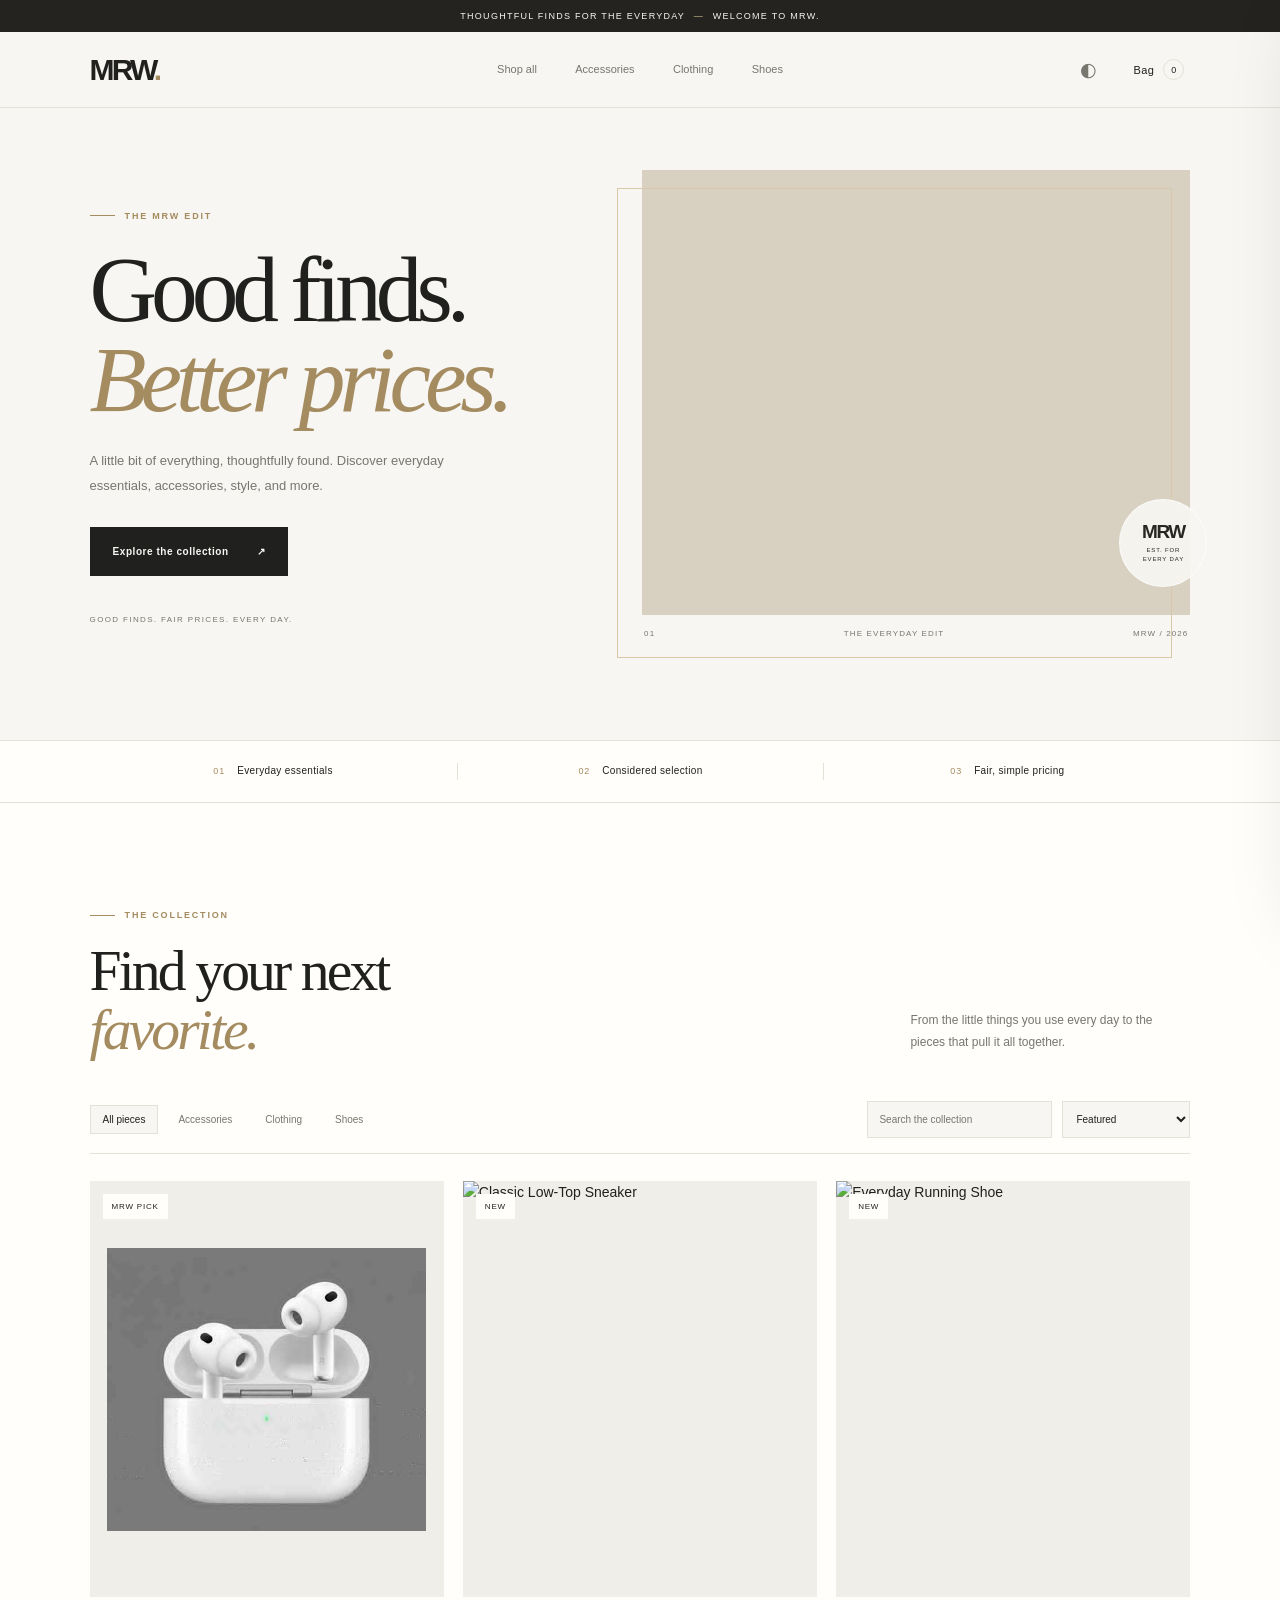
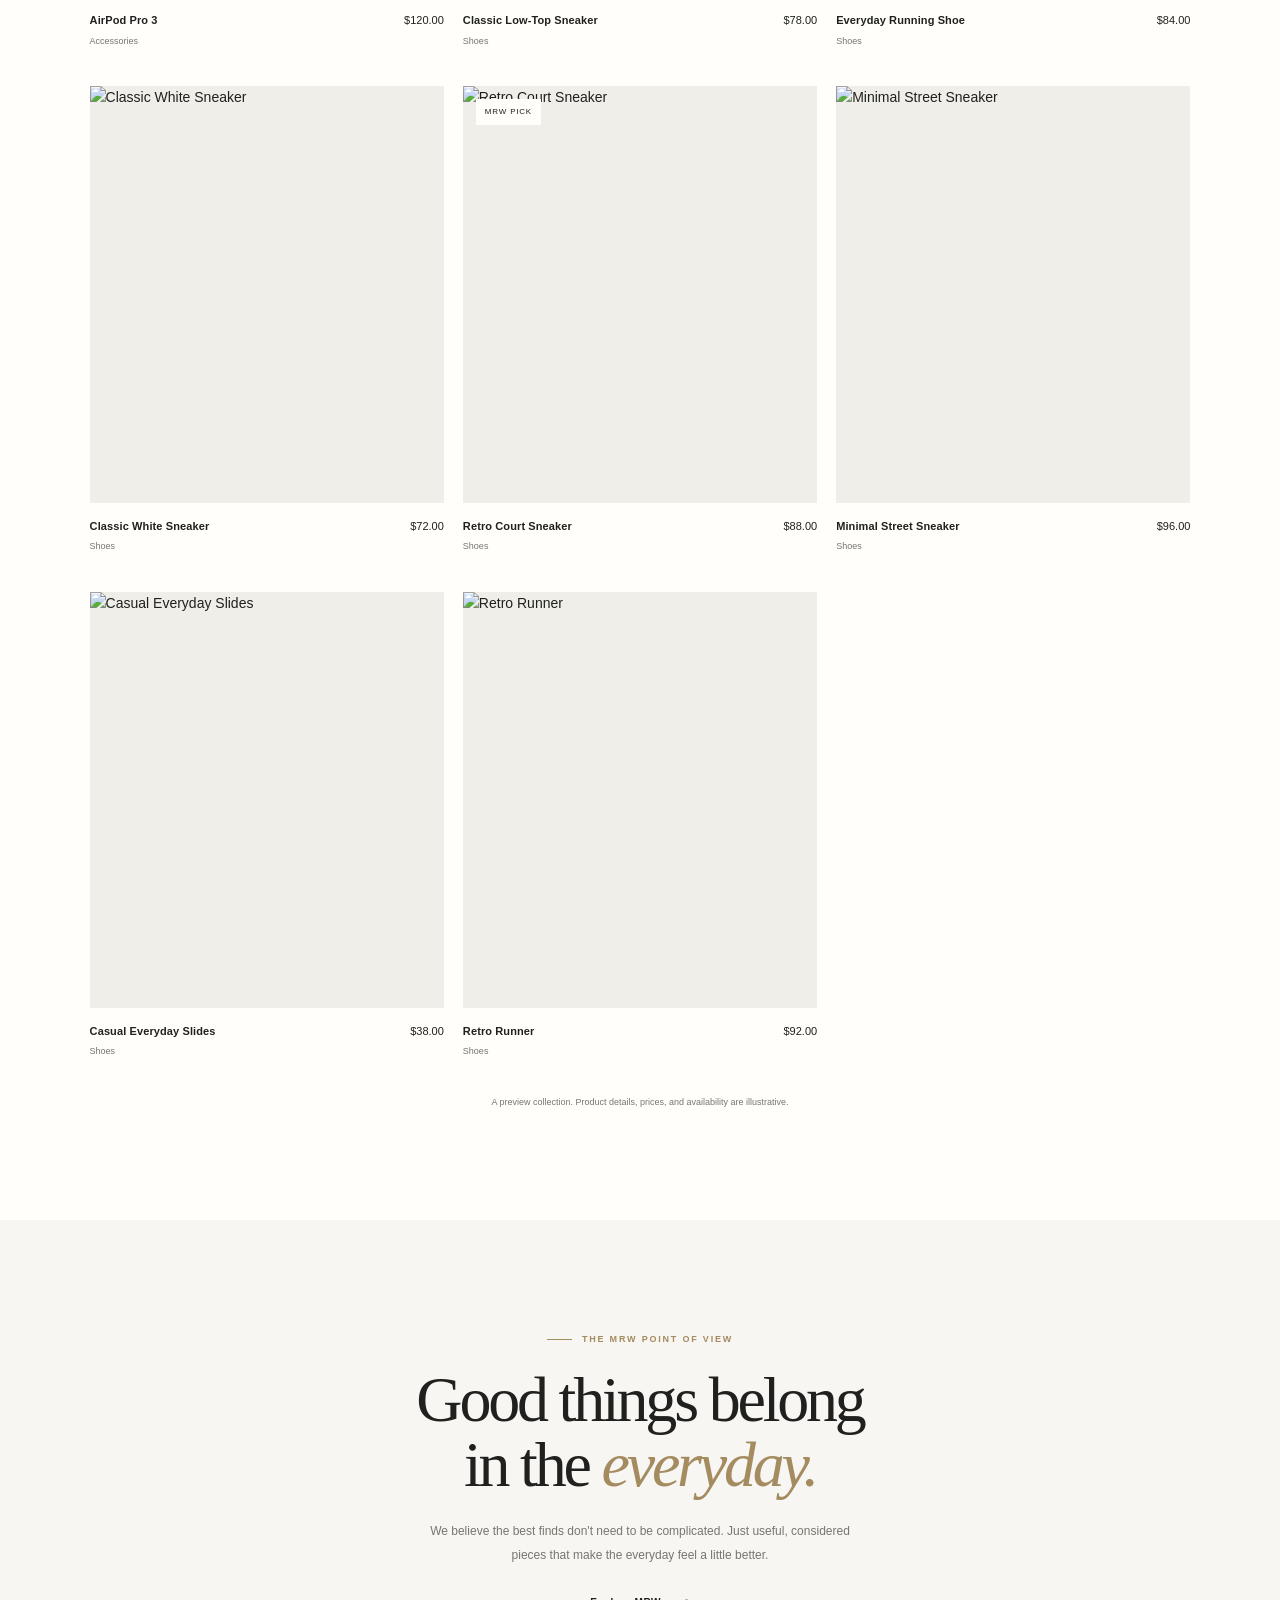
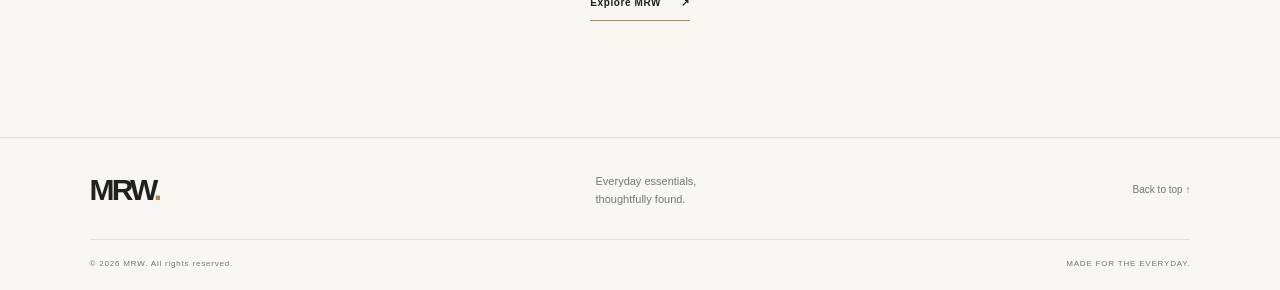
==== commit a86c6bab: "Update homepage hero tagline" ====
--- a/index.html
+++ b/index.html
@@ -40,7 +40,7 @@
     <section class="hero" aria-labelledby="hero-title">
       <div class="hero-copy">
         <p class="eyebrow"><span class="eyebrow-line"></span> THE MRW EDIT</p>
-        <h1 id="hero-title">Everyday,<br><em>elevated.</em></h1>
+        <h1 id="hero-title">Good finds.<br><em>Better prices.</em></h1>
         <p class="hero-description">A little bit of everything, thoughtfully found. Discover everyday essentials, accessories, style, and more.</p>
         <a class="button button-dark" href="#shop">Explore the collection <span aria-hidden="true">↗</span></a>
         <p class="hero-footnote">GOOD FINDS. FAIR PRICES. EVERY DAY.</p>
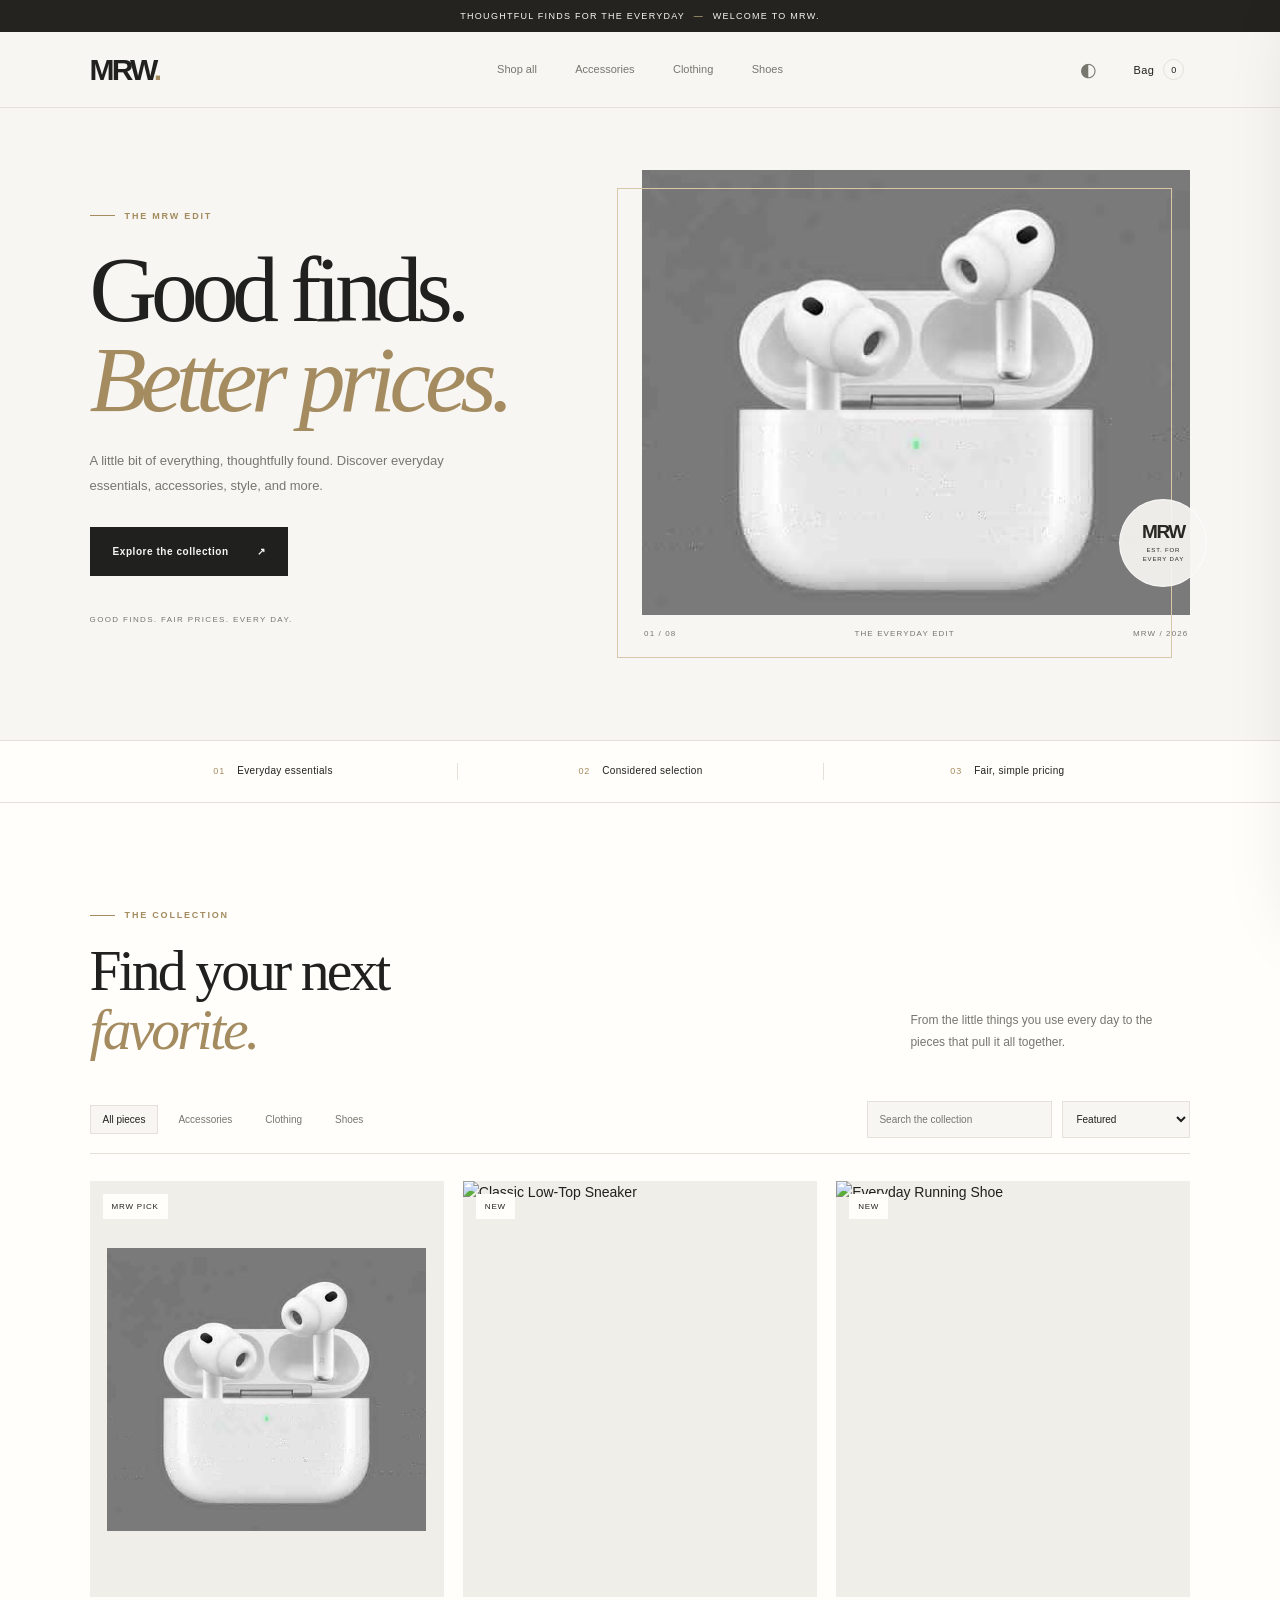
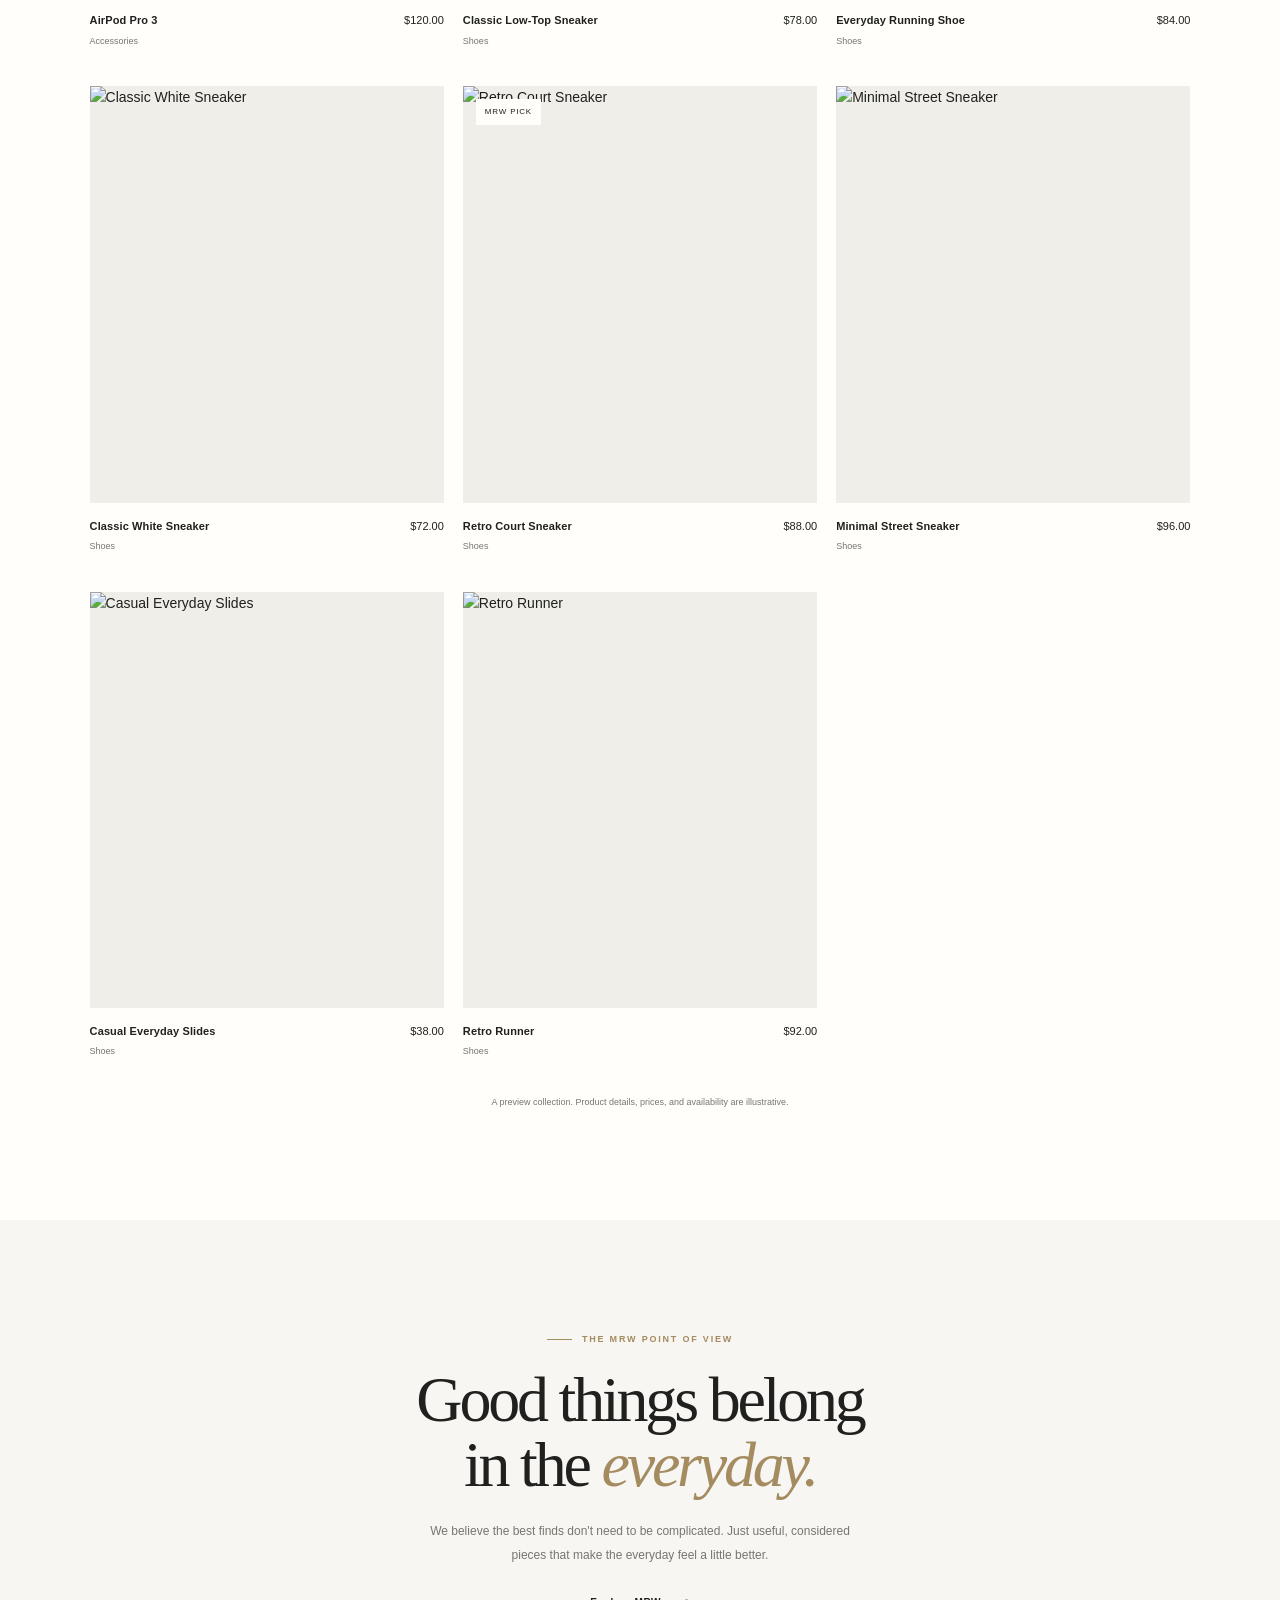
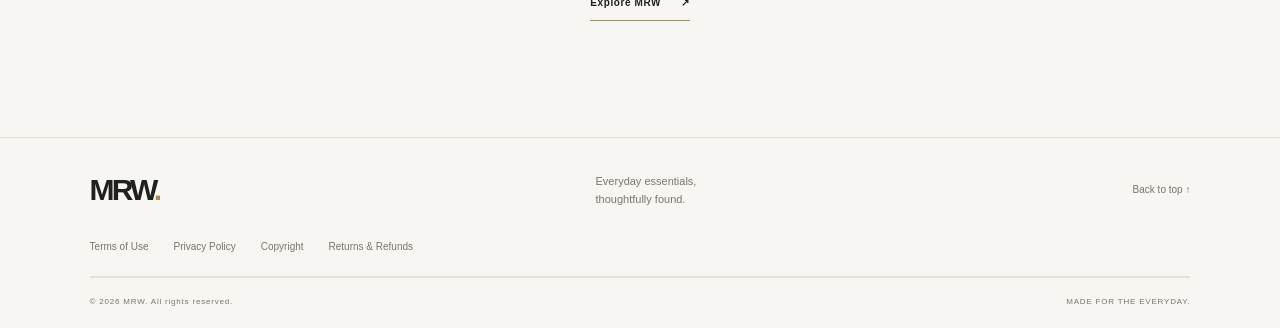
==== commit 9103910b: "Add MRW legal information and policy page" ====
--- a/index.html
+++ b/index.html
@@ -108,6 +108,12 @@
       <p>Everyday essentials,<br>thoughtfully found.</p>
       <a class="back-to-top" href="#">Back to top ↑</a>
     </div>
+    <nav class="footer-legal" aria-label="Legal information">
+      <a href="legal.html#terms">Terms of Use</a>
+      <a href="legal.html#privacy">Privacy Policy</a>
+      <a href="legal.html#copyright">Copyright</a>
+      <a href="legal.html#returns">Returns &amp; Refunds</a>
+    </nav>
     <div class="footer-bottom">
       <span>© <span id="year"></span> MRW. All rights reserved.</span>
       <span>MADE FOR THE EVERYDAY.</span>
--- a/style.css
+++ b/style.css
@@ -179,6 +179,8 @@
 }
 .hero-visual { position: relative; min-width: 0; padding: 0 0 25px 25px; }
 .hero-image {
+  opacity: 1;
+  transition: opacity .35s ease;
   min-height: 445px;
   background: #d8d0c1 url("https://images.unsplash.com/photo-1490481651871-ab68de25d43d?auto=format&fit=crop&w=1500&q=88") center 45% / cover no-repeat;
 }
@@ -485,4 +487,73 @@
 }
 @media (prefers-reduced-motion: reduce) {
   *, *::before, *::after { scroll-behavior: auto !important; transition-duration: .01ms !important; animation-duration: .01ms !important; animation-iteration-count: 1 !important; }
-}+}
+
+/* Legal information page and footer links */
+.footer-legal {
+  display: flex;
+  flex-wrap: wrap;
+  gap: 12px 25px;
+  padding: 0 0 20px;
+  border-bottom: 1px solid var(--line);
+}
+.footer-legal a, .legal-toc a {
+  color: var(--muted);
+  font-size: 10px;
+  transition: color .2s ease;
+}
+.footer-legal a:hover, .legal-toc a:hover { color: var(--accent); }
+.legal-body { min-height: 100vh; }
+.legal-header {
+  display: flex;
+  align-items: center;
+  justify-content: space-between;
+  padding: 24px 7%;
+  border-bottom: 1px solid var(--line);
+}
+.back-to-shop { color: var(--muted); font-size: 11px; }
+.legal-page { width: min(860px, 86%); margin: 0 auto; padding: 78px 0 90px; }
+.legal-page > .eyebrow { margin-bottom: 16px; }
+.legal-page h1 {
+  margin: 0 0 16px;
+  font-family: "Playfair Display", Georgia, serif;
+  font-size: clamp(48px, 7vw, 76px);
+  font-weight: 500;
+  letter-spacing: -.06em;
+  line-height: 1;
+}
+.legal-page h1 em { color: var(--accent); font-weight: 500; }
+.legal-intro { max-width: 620px; margin: 0 0 12px; color: var(--muted); font-size: 13px; }
+.legal-updated { color: var(--muted); font-size: 9px; letter-spacing: .08em; text-transform: uppercase; }
+.legal-toc {
+  display: flex;
+  flex-wrap: wrap;
+  gap: 10px 22px;
+  margin: 34px 0 10px;
+  padding: 17px 0;
+  border-top: 1px solid var(--line);
+  border-bottom: 1px solid var(--line);
+}
+.legal-section { padding: 33px 0 27px; border-bottom: 1px solid var(--line); scroll-margin-top: 20px; }
+.legal-section h2 {
+  margin: 0 0 15px;
+  font-family: "Playfair Display", Georgia, serif;
+  font-size: 27px;
+  font-weight: 500;
+  letter-spacing: -.03em;
+}
+.legal-section h3 { margin: 20px 0 6px; font-size: 12px; font-weight: 700; }
+.legal-section p, .legal-section li { color: var(--muted); font-size: 12px; line-height: 1.9; }
+.legal-section ul { padding-left: 20px; }
+.legal-section li { padding-left: 4px; margin: 7px 0; }
+.legal-section strong { color: var(--ink); }
+.legal-return { margin: 32px 0 18px; }
+.legal-small { color: var(--muted); font-size: 9px; }
+.legal-footer { padding-top: 20px; }
+@media (max-width: 680px) {
+  .footer-legal { gap: 11px 18px; }
+  .legal-header { padding: 20px 5%; }
+  .legal-page { width: 90%; padding: 55px 0 65px; }
+  .legal-page h1 { font-size: 52px; }
+  .legal-section h2 { font-size: 24px; }
+}
